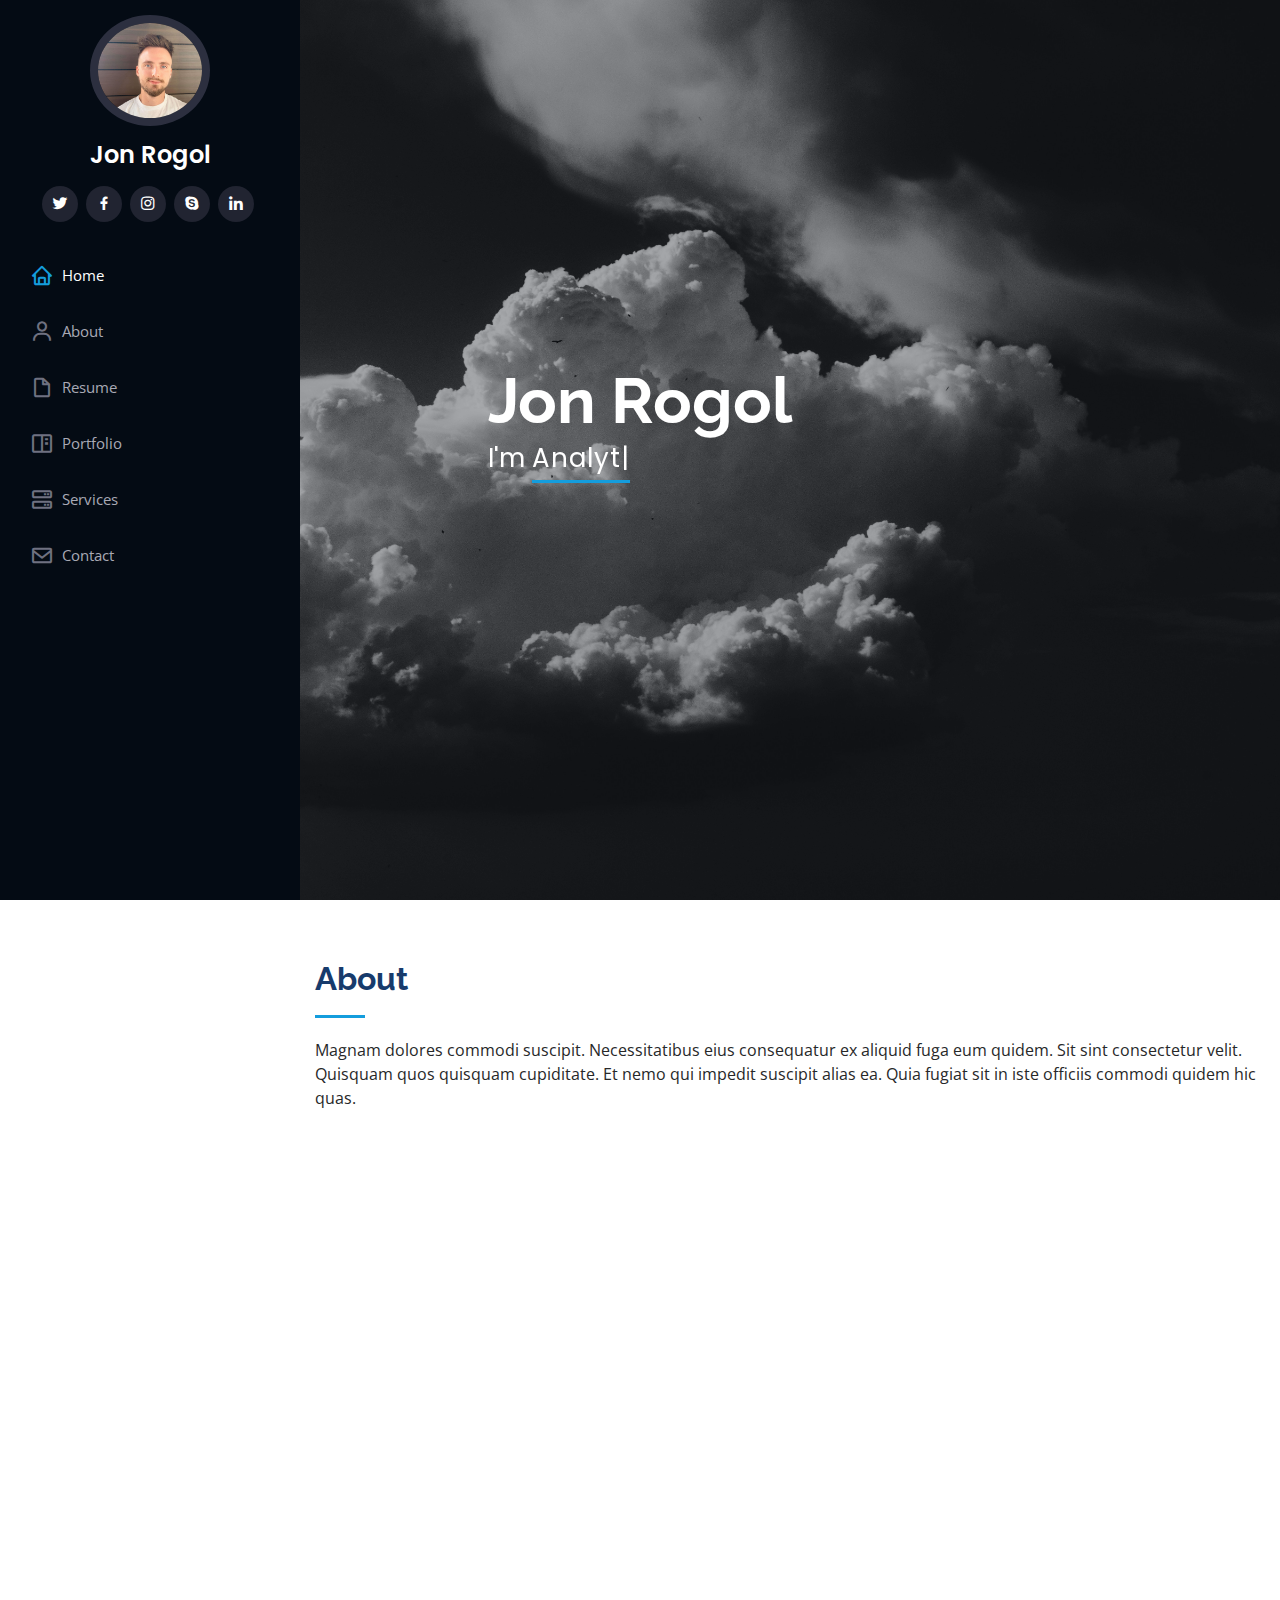
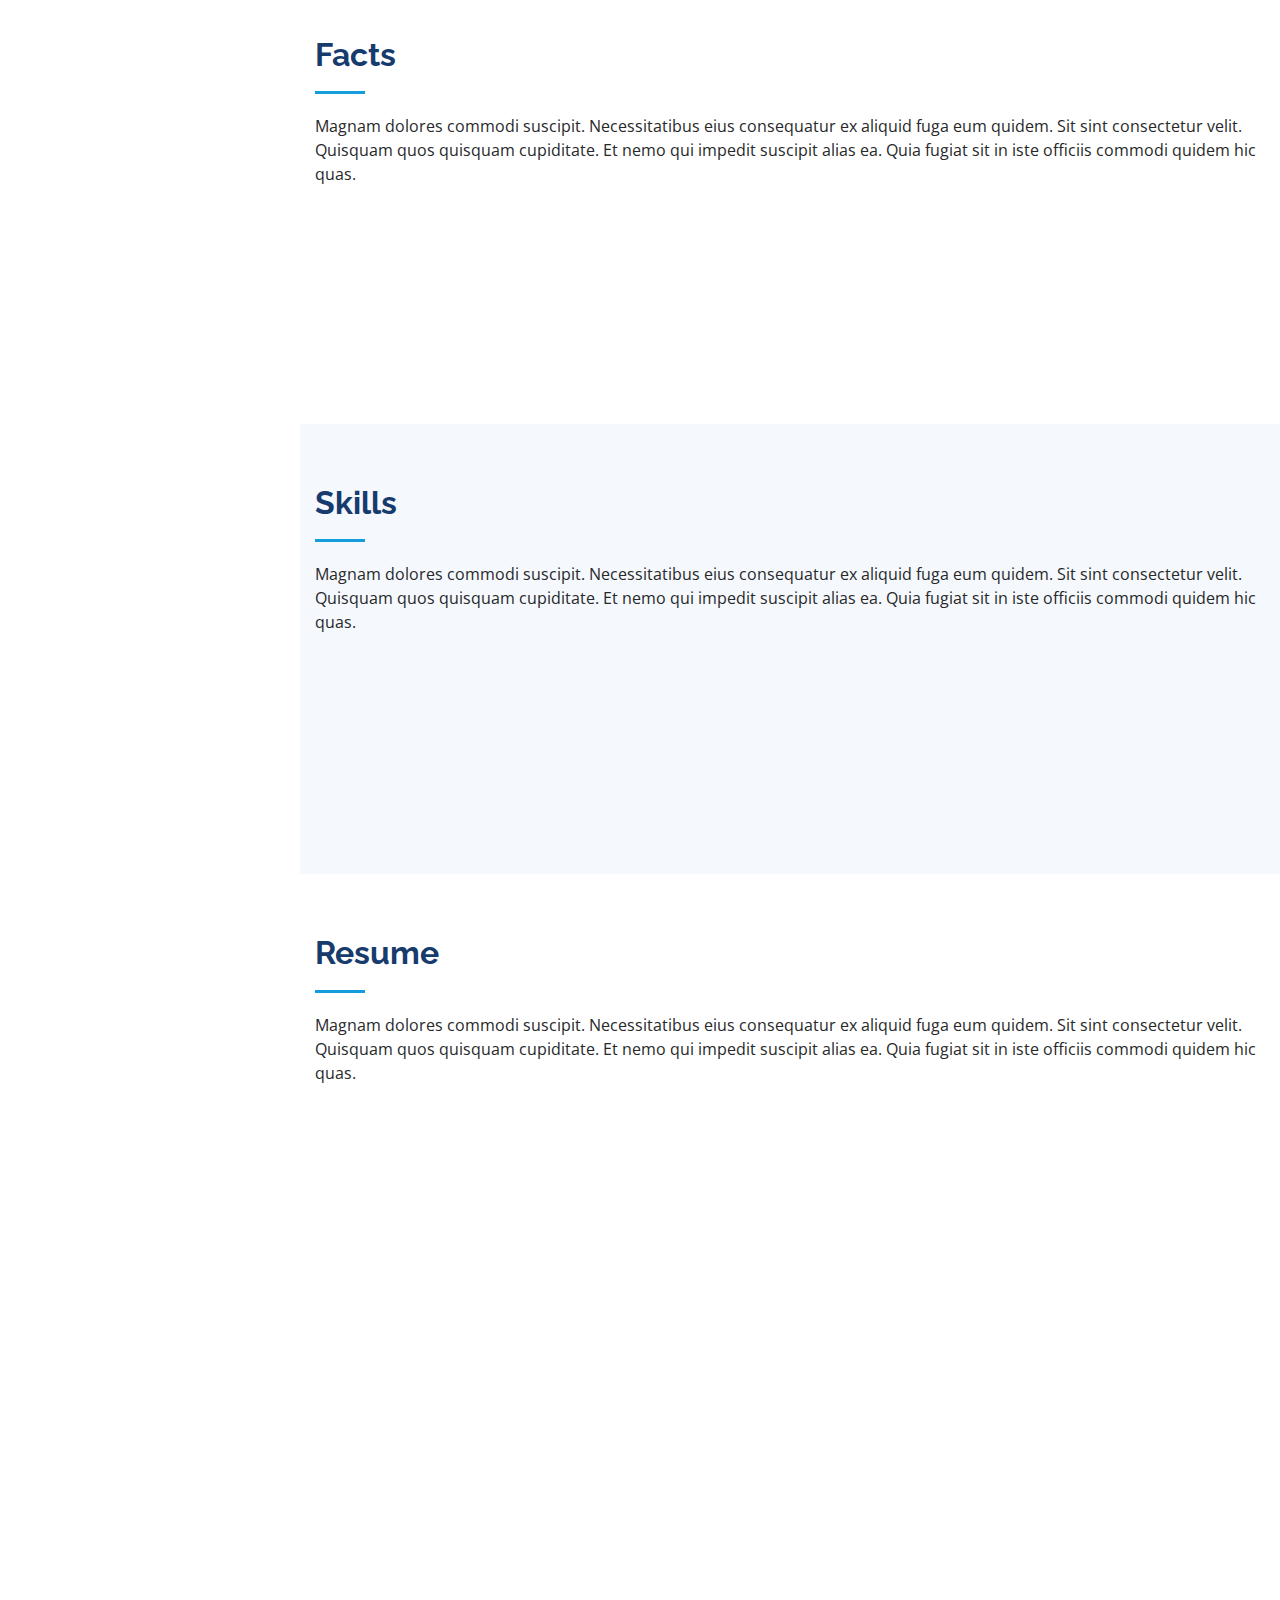
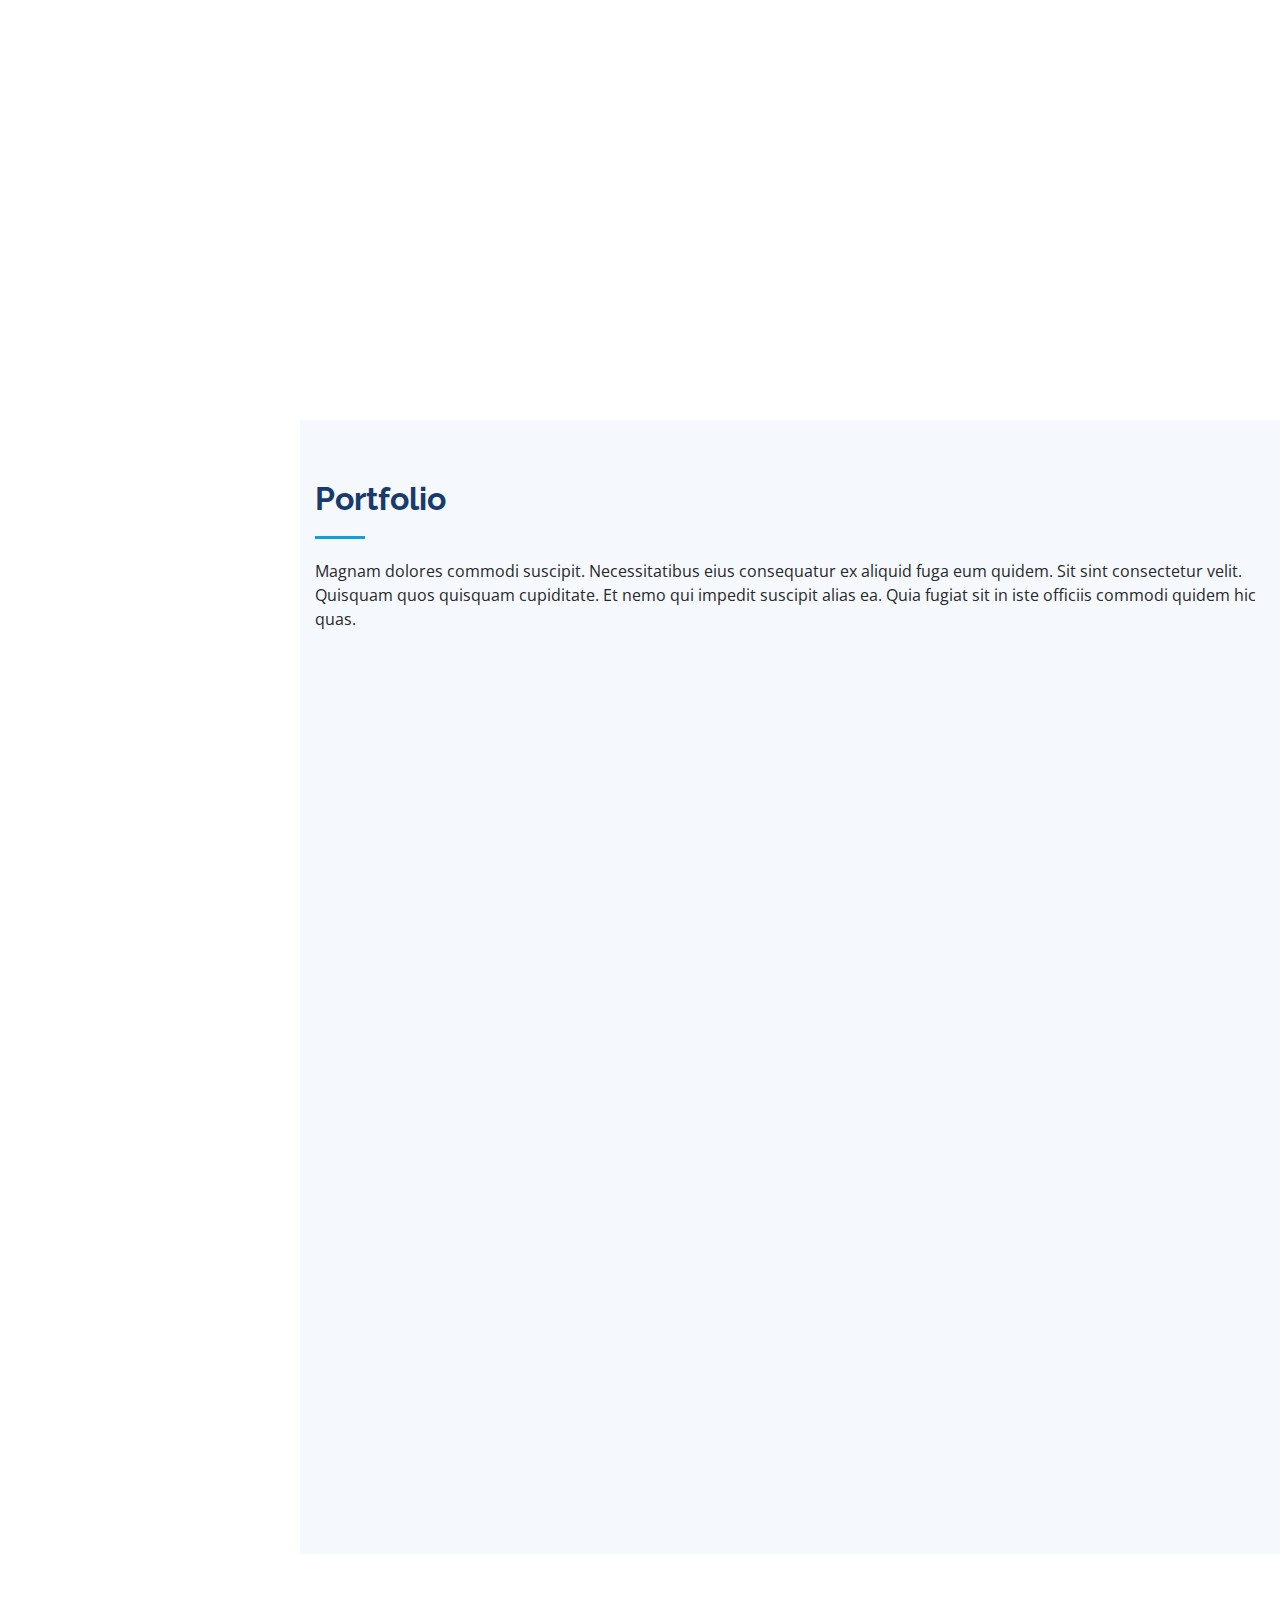
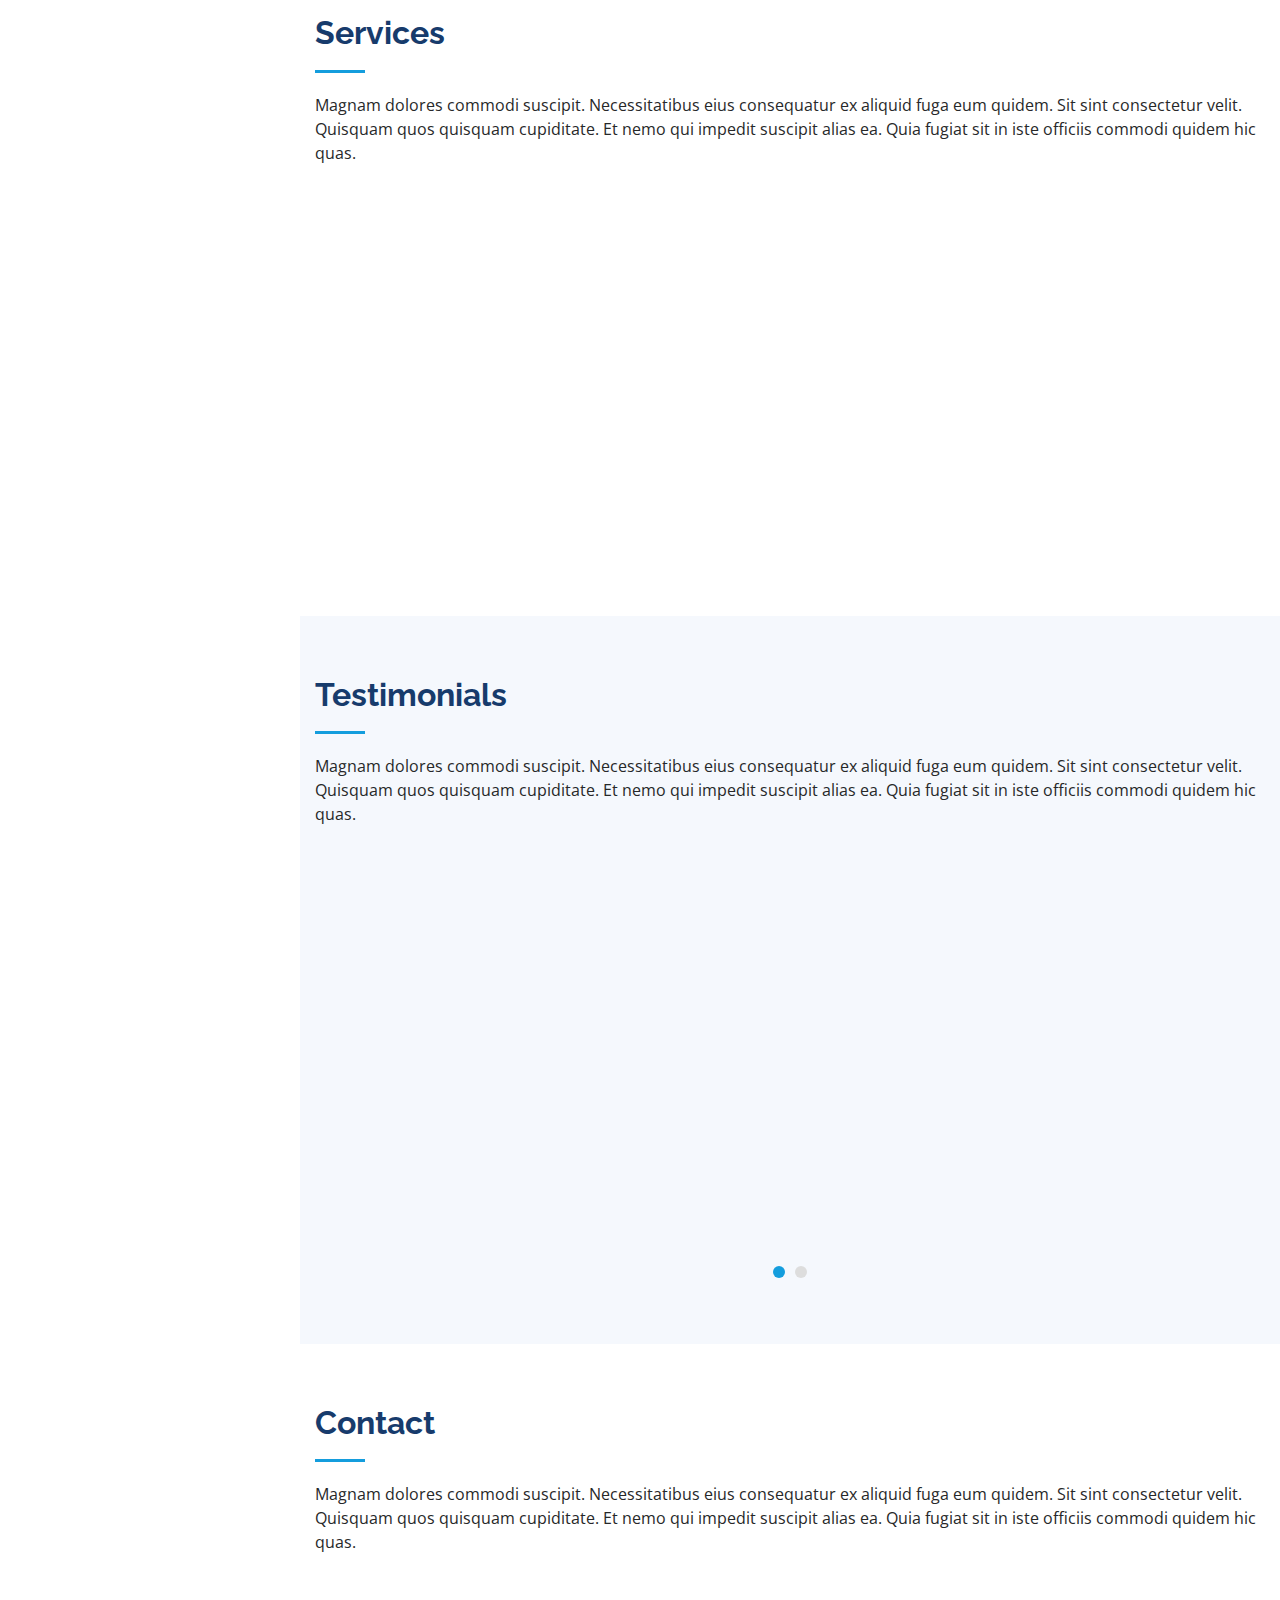
==== JonRogolWebsite/index.html @ 67624789 "Add files via upload" ====
<!DOCTYPE html>
<html lang="en">

<head>
  <meta charset="utf-8">
  <meta content="width=device-width, initial-scale=1.0" name="viewport">

  <title>iPortfolio Bootstrap Template - Index</title>
  <meta content="" name="descriptison">
  <meta content="" name="keywords">

  <!-- Favicons -->
  <link href="assets/img/favicon.png" rel="icon">
  <link href="assets/img/apple-touch-icon.png" rel="apple-touch-icon">

  <!-- Google Fonts -->
  <link href="https://fonts.googleapis.com/css?family=Open+Sans:300,300i,400,400i,600,600i,700,700i|Raleway:300,300i,400,400i,500,500i,600,600i,700,700i|Poppins:300,300i,400,400i,500,500i,600,600i,700,700i" rel="stylesheet">

  <!-- Vendor CSS Files -->
  <link href="assets/vendor/bootstrap/css/bootstrap.min.css" rel="stylesheet">
  <link href="assets/vendor/icofont/icofont.min.css" rel="stylesheet">
  <link href="assets/vendor/boxicons/css/boxicons.min.css" rel="stylesheet">
  <link href="assets/vendor/venobox/venobox.css" rel="stylesheet">
  <link href="assets/vendor/owl.carousel/assets/owl.carousel.min.css" rel="stylesheet">
  <link href="assets/vendor/aos/aos.css" rel="stylesheet">

  <!-- Template Main CSS File -->
  <link href="assets/css/style.css" rel="stylesheet">

  <!-- =======================================================
  * Template Name: iPortfolio - v1.2.1
  * Template URL: https://bootstrapmade.com/iportfolio-bootstrap-portfolio-websites-template/
  * Author: BootstrapMade.com
  * License: https://bootstrapmade.com/license/
  ======================================================== -->
</head>

<body>

  <!-- ======= Mobile nav toggle button ======= -->
  <button type="button" class="mobile-nav-toggle d-xl-none"><i class="icofont-navigation-menu"></i></button>

  <!-- ======= Header ======= -->
  <header id="header">
    <div class="d-flex flex-column">

      <div class="profile">
        <img src="assets/img/profile-pic.jpg" alt="" class="img-fluid rounded-circle">
        <h1 class="text-light"><a href="index.html">Jon Rogol</a></h1>
        <div class="social-links mt-3 text-center">
          <a href="#" class="twitter"><i class="bx bxl-twitter"></i></a>
          <a href="#" class="facebook"><i class="bx bxl-facebook"></i></a>
          <a href="#" class="instagram"><i class="bx bxl-instagram"></i></a>
          <a href="#" class="google-plus"><i class="bx bxl-skype"></i></a>
          <a href="#" class="linkedin"><i class="bx bxl-linkedin"></i></a>
        </div>
      </div>

      <nav class="nav-menu">
        <ul>
          <li class="active"><a href="index.html"><i class="bx bx-home"></i> <span>Home</span></a></li>
          <li><a href="#about"><i class="bx bx-user"></i> <span>About</span></a></li>
          <li><a href="#resume"><i class="bx bx-file-blank"></i> <span>Resume</span></a></li>
          <li><a href="#portfolio"><i class="bx bx-book-content"></i> Portfolio</a></li>
          <li><a href="#services"><i class="bx bx-server"></i> Services</a></li>
          <li><a href="#contact"><i class="bx bx-envelope"></i> Contact</a></li>

        </ul>
      </nav><!-- .nav-menu -->
      <button type="button" class="mobile-nav-toggle d-xl-none"><i class="icofont-navigation-menu"></i></button>

    </div>
  </header><!-- End Header -->

  <!-- ======= Hero Section ======= -->
  <section id="hero" class="d-flex flex-column justify-content-center align-items-center">
    <div class="hero-container" data-aos="fade-in">
      <h1>Jon Rogol</h1>
      <p>I'm <span class="typed" data-typed-items="Analytical, a Problem-Solver , Creative, Adaptable "></span></p>
    </div>
  </section><!-- End Hero -->

  <main id="main">

    <!-- ======= About Section ======= -->
    <section id="about" class="about">
      <div class="container">

        <div class="section-title">
          <h2>About</h2>
          <p>Magnam dolores commodi suscipit. Necessitatibus eius consequatur ex aliquid fuga eum quidem. Sit sint consectetur velit. Quisquam quos quisquam cupiditate. Et nemo qui impedit suscipit alias ea. Quia fugiat sit in iste officiis commodi quidem hic quas.</p>
        </div>

        <div class="row">
          <div class="col-lg-4" data-aos="fade-right">
            <img src="assets/img/profile-pic.jpg" class="img-fluid" alt="">
          </div>
          <div class="col-lg-8 pt-4 pt-lg-0 content" data-aos="fade-left">
            <h3>UI/UX Designer &amp; Web Developer.</h3>
            <p class="font-italic">
              Lorem ipsum dolor sit amet, consectetur adipiscing elit, sed do eiusmod tempor incididunt ut labore et dolore
              magna aliqua.
            </p>
            <div class="row">
              <div class="col-lg-6">
                <ul>
                  <li><i class="icofont-rounded-right"></i> <strong>Birthday:</strong> 1 May 1995</li>
                  <li><i class="icofont-rounded-right"></i> <strong>Website:</strong> www.example.com</li>
                  <li><i class="icofont-rounded-right"></i> <strong>Phone:</strong> +123 456 7890</li>
                  <li><i class="icofont-rounded-right"></i> <strong>City:</strong> City : New York, USA</li>
                </ul>
              </div>
              <div class="col-lg-6">
                <ul>
                  <li><i class="icofont-rounded-right"></i> <strong>Age:</strong> 30</li>
                  <li><i class="icofont-rounded-right"></i> <strong>Degree:</strong> Master</li>
                  <li><i class="icofont-rounded-right"></i> <strong>PhEmailone:</strong> email@example.com</li>
                  <li><i class="icofont-rounded-right"></i> <strong>Freelance:</strong> Available</li>
                </ul>
              </div>
            </div>
            <p>
              Officiis eligendi itaque labore et dolorum mollitia officiis optio vero. Quisquam sunt adipisci omnis et ut. Nulla accusantium dolor incidunt officia tempore. Et eius omnis.
              Cupiditate ut dicta maxime officiis quidem quia. Sed et consectetur qui quia repellendus itaque neque. Aliquid amet quidem ut quaerat cupiditate. Ab et eum qui repellendus omnis culpa magni laudantium dolores.
            </p>
          </div>
        </div>

      </div>
    </section><!-- End About Section -->

    <!-- ======= Facts Section ======= -->
    <section id="facts" class="facts">
      <div class="container">

        <div class="section-title">
          <h2>Facts</h2>
          <p>Magnam dolores commodi suscipit. Necessitatibus eius consequatur ex aliquid fuga eum quidem. Sit sint consectetur velit. Quisquam quos quisquam cupiditate. Et nemo qui impedit suscipit alias ea. Quia fugiat sit in iste officiis commodi quidem hic quas.</p>
        </div>

        <div class="row no-gutters">

          <div class="col-lg-3 col-md-6 d-md-flex align-items-md-stretch" data-aos="fade-up">
            <div class="count-box">
              <i class="icofont-simple-smile"></i>
              <span data-toggle="counter-up">232</span>
              <p><strong>Happy Clients</strong> consequuntur quae</p>
            </div>
          </div>

          <div class="col-lg-3 col-md-6 d-md-flex align-items-md-stretch" data-aos="fade-up" data-aos-delay="100">
            <div class="count-box">
              <i class="icofont-document-folder"></i>
              <span data-toggle="counter-up">521</span>
              <p><strong>Projects</strong> adipisci atque cum quia aut</p>
            </div>
          </div>

          <div class="col-lg-3 col-md-6 d-md-flex align-items-md-stretch" data-aos="fade-up" data-aos-delay="200">
            <div class="count-box">
              <i class="icofont-live-support"></i>
              <span data-toggle="counter-up">1,463</span>
              <p><strong>Hours Of Support</strong> aut commodi quaerat</p>
            </div>
          </div>

          <div class="col-lg-3 col-md-6 d-md-flex align-items-md-stretch" data-aos="fade-up" data-aos-delay="300">
            <div class="count-box">
              <i class="icofont-users-alt-5"></i>
              <span data-toggle="counter-up">15</span>
              <p><strong>Hard Workers</strong> rerum asperiores dolor</p>
            </div>
          </div>

        </div>

      </div>
    </section><!-- End Facts Section -->

    <!-- ======= Skills Section ======= -->
    <section id="skills" class="skills section-bg">
      <div class="container">

        <div class="section-title">
          <h2>Skills</h2>
          <p>Magnam dolores commodi suscipit. Necessitatibus eius consequatur ex aliquid fuga eum quidem. Sit sint consectetur velit. Quisquam quos quisquam cupiditate. Et nemo qui impedit suscipit alias ea. Quia fugiat sit in iste officiis commodi quidem hic quas.</p>
        </div>

        <div class="row skills-content">

          <div class="col-lg-6" data-aos="fade-up">

            <div class="progress">
              <span class="skill">HTML <i class="val">100%</i></span>
              <div class="progress-bar-wrap">
                <div class="progress-bar" role="progressbar" aria-valuenow="100" aria-valuemin="0" aria-valuemax="100"></div>
              </div>
            </div>

            <div class="progress">
              <span class="skill">CSS <i class="val">90%</i></span>
              <div class="progress-bar-wrap">
                <div class="progress-bar" role="progressbar" aria-valuenow="90" aria-valuemin="0" aria-valuemax="100"></div>
              </div>
            </div>

            <div class="progress">
              <span class="skill">JavaScript <i class="val">75%</i></span>
              <div class="progress-bar-wrap">
                <div class="progress-bar" role="progressbar" aria-valuenow="75" aria-valuemin="0" aria-valuemax="100"></div>
              </div>
            </div>

          </div>

          <div class="col-lg-6" data-aos="fade-up" data-aos-delay="100">

            <div class="progress">
              <span class="skill">PHP <i class="val">80%</i></span>
              <div class="progress-bar-wrap">
                <div class="progress-bar" role="progressbar" aria-valuenow="80" aria-valuemin="0" aria-valuemax="100"></div>
              </div>
            </div>

            <div class="progress">
              <span class="skill">WordPress/CMS <i class="val">90%</i></span>
              <div class="progress-bar-wrap">
                <div class="progress-bar" role="progressbar" aria-valuenow="90" aria-valuemin="0" aria-valuemax="100"></div>
              </div>
            </div>

            <div class="progress">
              <span class="skill">Photoshop <i class="val">55%</i></span>
              <div class="progress-bar-wrap">
                <div class="progress-bar" role="progressbar" aria-valuenow="55" aria-valuemin="0" aria-valuemax="100"></div>
              </div>
            </div>

          </div>

        </div>

      </div>
    </section><!-- End Skills Section -->

    <!-- ======= Resume Section ======= -->
    <section id="resume" class="resume">
      <div class="container">

        <div class="section-title">
          <h2>Resume</h2>
          <p>Magnam dolores commodi suscipit. Necessitatibus eius consequatur ex aliquid fuga eum quidem. Sit sint consectetur velit. Quisquam quos quisquam cupiditate. Et nemo qui impedit suscipit alias ea. Quia fugiat sit in iste officiis commodi quidem hic quas.</p>
        </div>

        <div class="row">
          <div class="col-lg-6" data-aos="fade-up">
            <h3 class="resume-title">Sumary</h3>
            <div class="resume-item pb-0">
              <h4>Alex Smith</h4>
              <p><em>Innovative and deadline-driven Graphic Designer with 3+ years of experience designing and developing user-centered digital/print marketing material from initial concept to final, polished deliverable.</em></p>
              <ul>
                <li>Portland par 127,Orlando, FL</li>
                <li>(123) 456-7891</li>
                <li>alice.barkley@example.com</li>
              </ul>
            </div>

            <h3 class="resume-title">Education</h3>
            <div class="resume-item">
              <h4>Master of Fine Arts &amp; Graphic Design</h4>
              <h5>2015 - 2016</h5>
              <p><em>Rochester Institute of Technology, Rochester, NY</em></p>
              <p>Qui deserunt veniam. Et sed aliquam labore tempore sed quisquam iusto autem sit. Ea vero voluptatum qui ut dignissimos deleniti nerada porti sand markend</p>
            </div>
            <div class="resume-item">
              <h4>Bachelor of Fine Arts &amp; Graphic Design</h4>
              <h5>2010 - 2014</h5>
              <p><em>Rochester Institute of Technology, Rochester, NY</em></p>
              <p>Quia nobis sequi est occaecati aut. Repudiandae et iusto quae reiciendis et quis Eius vel ratione eius unde vitae rerum voluptates asperiores voluptatem Earum molestiae consequatur neque etlon sader mart dila</p>
            </div>
          </div>
          <div class="col-lg-6" data-aos="fade-up" data-aos-delay="100">
            <h3 class="resume-title">Professional Experience</h3>
            <div class="resume-item">
              <h4>Senior graphic design specialist</h4>
              <h5>2019 - Present</h5>
              <p><em>Experion, New York, NY </em></p>
              <ul>
                <li>Lead in the design, development, and implementation of the graphic, layout, and production communication materials</li>
                <li>Delegate tasks to the 7 members of the design team and provide counsel on all aspects of the project. </li>
                <li>Supervise the assessment of all graphic materials in order to ensure quality and accuracy of the design</li>
                <li>Oversee the efficient use of production project budgets ranging from $2,000 - $25,000</li>
              </ul>
            </div>
            <div class="resume-item">
              <h4>Graphic design specialist</h4>
              <h5>2017 - 2018</h5>
              <p><em>Stepping Stone Advertising, New York, NY</em></p>
              <ul>
                <li>Developed numerous marketing programs (logos, brochures,infographics, presentations, and advertisements).</li>
                <li>Managed up to 5 projects or tasks at a given time while under pressure</li>
                <li>Recommended and consulted with clients on the most appropriate graphic design</li>
                <li>Created 4+ design presentations and proposals a month for clients and account managers</li>
              </ul>
            </div>
          </div>
        </div>

      </div>
    </section><!-- End Resume Section -->

    <!-- ======= Portfolio Section ======= -->
    <section id="portfolio" class="portfolio section-bg">
      <div class="container">

        <div class="section-title">
          <h2>Portfolio</h2>
          <p>Magnam dolores commodi suscipit. Necessitatibus eius consequatur ex aliquid fuga eum quidem. Sit sint consectetur velit. Quisquam quos quisquam cupiditate. Et nemo qui impedit suscipit alias ea. Quia fugiat sit in iste officiis commodi quidem hic quas.</p>
        </div>

        <div class="row" data-aos="fade-up">
          <div class="col-lg-12 d-flex justify-content-center">
            <ul id="portfolio-flters">
              <li data-filter="*" class="filter-active">All</li>
              <li data-filter=".filter-app">App</li>
              <li data-filter=".filter-card">Card</li>
              <li data-filter=".filter-web">Web</li>
            </ul>
          </div>
        </div>

        <div class="row portfolio-container" data-aos="fade-up" data-aos-delay="100">

          <div class="col-lg-4 col-md-6 portfolio-item filter-app">
            <div class="portfolio-wrap">
              <img src="assets/img/portfolio/portfolio-1.jpg" class="img-fluid" alt="">
              <div class="portfolio-links">
                <a href="assets/img/portfolio/portfolio-1.jpg" data-gall="portfolioGallery" class="venobox" title="App 1"><i class="bx bx-plus"></i></a>
                <a href="portfolio-details.html" title="More Details"><i class="bx bx-link"></i></a>
              </div>
            </div>
          </div>

          <div class="col-lg-4 col-md-6 portfolio-item filter-web">
            <div class="portfolio-wrap">
              <img src="assets/img/portfolio/portfolio-2.jpg" class="img-fluid" alt="">
              <div class="portfolio-links">
                <a href="assets/img/portfolio/portfolio-2.jpg" data-gall="portfolioGallery" class="venobox" title="Web 3"><i class="bx bx-plus"></i></a>
                <a href="portfolio-details.html" title="More Details"><i class="bx bx-link"></i></a>
              </div>
            </div>
          </div>

          <div class="col-lg-4 col-md-6 portfolio-item filter-app">
            <div class="portfolio-wrap">
              <img src="assets/img/portfolio/portfolio-3.jpg" class="img-fluid" alt="">
              <div class="portfolio-links">
                <a href="assets/img/portfolio/portfolio-3.jpg" data-gall="portfolioGallery" class="venobox" title="App 2"><i class="bx bx-plus"></i></a>
                <a href="portfolio-details.html" title="More Details"><i class="bx bx-link"></i></a>
              </div>
            </div>
          </div>

          <div class="col-lg-4 col-md-6 portfolio-item filter-card">
            <div class="portfolio-wrap">
              <img src="assets/img/portfolio/portfolio-4.jpg" class="img-fluid" alt="">
              <div class="portfolio-links">
                <a href="assets/img/portfolio/portfolio-4.jpg" data-gall="portfolioGallery" class="venobox" title="Card 2"><i class="bx bx-plus"></i></a>
                <a href="portfolio-details.html" title="More Details"><i class="bx bx-link"></i></a>
              </div>
            </div>
          </div>

          <div class="col-lg-4 col-md-6 portfolio-item filter-web">
            <div class="portfolio-wrap">
              <img src="assets/img/portfolio/portfolio-5.jpg" class="img-fluid" alt="">
              <div class="portfolio-links">
                <a href="assets/img/portfolio/portfolio-5.jpg" data-gall="portfolioGallery" class="venobox" title="Web 2"><i class="bx bx-plus"></i></a>
                <a href="portfolio-details.html" title="More Details"><i class="bx bx-link"></i></a>
              </div>
            </div>
          </div>

          <div class="col-lg-4 col-md-6 portfolio-item filter-app">
            <div class="portfolio-wrap">
              <img src="assets/img/portfolio/portfolio-6.jpg" class="img-fluid" alt="">
              <div class="portfolio-links">
                <a href="assets/img/portfolio/portfolio-6.jpg" data-gall="portfolioGallery" class="venobox" title="App 3"><i class="bx bx-plus"></i></a>
                <a href="portfolio-details.html" title="More Details"><i class="bx bx-link"></i></a>
              </div>
            </div>
          </div>

          <div class="col-lg-4 col-md-6 portfolio-item filter-card">
            <div class="portfolio-wrap">
              <img src="assets/img/portfolio/portfolio-7.jpg" class="img-fluid" alt="">
              <div class="portfolio-links">
                <a href="assets/img/portfolio/portfolio-7.jpg" data-gall="portfolioGallery" class="venobox" title="Card 1"><i class="bx bx-plus"></i></a>
                <a href="portfolio-details.html" title="More Details"><i class="bx bx-link"></i></a>
              </div>
            </div>
          </div>

          <div class="col-lg-4 col-md-6 portfolio-item filter-card">
            <div class="portfolio-wrap">
              <img src="assets/img/portfolio/portfolio-8.jpg" class="img-fluid" alt="">
              <div class="portfolio-links">
                <a href="assets/img/portfolio/portfolio-8.jpg" data-gall="portfolioGallery" class="venobox" title="Card 3"><i class="bx bx-plus"></i></a>
                <a href="portfolio-details.html" title="More Details"><i class="bx bx-link"></i></a>
              </div>
            </div>
          </div>

          <div class="col-lg-4 col-md-6 portfolio-item filter-web">
            <div class="portfolio-wrap">
              <img src="assets/img/portfolio/portfolio-9.jpg" class="img-fluid" alt="">
              <div class="portfolio-links">
                <a href="assets/img/portfolio/portfolio-9.jpg" data-gall="portfolioGallery" class="venobox" title="Web 3"><i class="bx bx-plus"></i></a>
                <a href="portfolio-details.html" title="More Details"><i class="bx bx-link"></i></a>
              </div>
            </div>
          </div>

        </div>

      </div>
    </section><!-- End Portfolio Section -->

    <!-- ======= Services Section ======= -->
    <section id="services" class="services">
      <div class="container">

        <div class="section-title">
          <h2>Services</h2>
          <p>Magnam dolores commodi suscipit. Necessitatibus eius consequatur ex aliquid fuga eum quidem. Sit sint consectetur velit. Quisquam quos quisquam cupiditate. Et nemo qui impedit suscipit alias ea. Quia fugiat sit in iste officiis commodi quidem hic quas.</p>
        </div>

        <div class="row">
          <div class="col-lg-4 col-md-6 icon-box" data-aos="fade-up">
            <div class="icon"><i class="icofont-computer"></i></div>
            <h4 class="title"><a href="">Lorem Ipsum</a></h4>
            <p class="description">Voluptatum deleniti atque corrupti quos dolores et quas molestias excepturi sint occaecati cupiditate non provident</p>
          </div>
          <div class="col-lg-4 col-md-6 icon-box" data-aos="fade-up" data-aos-delay="100">
            <div class="icon"><i class="icofont-chart-bar-graph"></i></div>
            <h4 class="title"><a href="">Dolor Sitema</a></h4>
            <p class="description">Minim veniam, quis nostrud exercitation ullamco laboris nisi ut aliquip ex ea commodo consequat tarad limino ata</p>
          </div>
          <div class="col-lg-4 col-md-6 icon-box" data-aos="fade-up" data-aos-delay="200">
            <div class="icon"><i class="icofont-earth"></i></div>
            <h4 class="title"><a href="">Sed ut perspiciatis</a></h4>
            <p class="description">Duis aute irure dolor in reprehenderit in voluptate velit esse cillum dolore eu fugiat nulla pariatur</p>
          </div>
          <div class="col-lg-4 col-md-6 icon-box" data-aos="fade-up" data-aos-delay="300">
            <div class="icon"><i class="icofont-image"></i></div>
            <h4 class="title"><a href="">Magni Dolores</a></h4>
            <p class="description">Excepteur sint occaecat cupidatat non proident, sunt in culpa qui officia deserunt mollit anim id est laborum</p>
          </div>
          <div class="col-lg-4 col-md-6 icon-box" data-aos="fade-up" data-aos-delay="400">
            <div class="icon"><i class="icofont-settings"></i></div>
            <h4 class="title"><a href="">Nemo Enim</a></h4>
            <p class="description">At vero eos et accusamus et iusto odio dignissimos ducimus qui blanditiis praesentium voluptatum deleniti atque</p>
          </div>
          <div class="col-lg-4 col-md-6 icon-box" data-aos="fade-up" data-aos-delay="500">
            <div class="icon"><i class="icofont-tasks-alt"></i></div>
            <h4 class="title"><a href="">Eiusmod Tempor</a></h4>
            <p class="description">Et harum quidem rerum facilis est et expedita distinctio. Nam libero tempore, cum soluta nobis est eligendi</p>
          </div>
        </div>

      </div>
    </section><!-- End Services Section -->

    <!-- ======= Testimonials Section ======= -->
    <section id="testimonials" class="testimonials section-bg">
      <div class="container">

        <div class="section-title">
          <h2>Testimonials</h2>
          <p>Magnam dolores commodi suscipit. Necessitatibus eius consequatur ex aliquid fuga eum quidem. Sit sint consectetur velit. Quisquam quos quisquam cupiditate. Et nemo qui impedit suscipit alias ea. Quia fugiat sit in iste officiis commodi quidem hic quas.</p>
        </div>

        <div class="owl-carousel testimonials-carousel">

          <div class="testimonial-item" data-aos="fade-up">
            <p>
              <i class="bx bxs-quote-alt-left quote-icon-left"></i>
              Proin iaculis purus consequat sem cure digni ssim donec porttitora entum suscipit rhoncus. Accusantium quam, ultricies eget id, aliquam eget nibh et. Maecen aliquam, risus at semper.
              <i class="bx bxs-quote-alt-right quote-icon-right"></i>
            </p>
            <img src="assets/img/testimonials/testimonials-1.jpg" class="testimonial-img" alt="">
            <h3>Saul Goodman</h3>
            <h4>Ceo &amp; Founder</h4>
          </div>

          <div class="testimonial-item" data-aos="fade-up" data-aos-delay="100">
            <p>
              <i class="bx bxs-quote-alt-left quote-icon-left"></i>
              Export tempor illum tamen malis malis eram quae irure esse labore quem cillum quid cillum eram malis quorum velit fore eram velit sunt aliqua noster fugiat irure amet legam anim culpa.
              <i class="bx bxs-quote-alt-right quote-icon-right"></i>
            </p>
            <img src="assets/img/testimonials/testimonials-2.jpg" class="testimonial-img" alt="">
            <h3>Sara Wilsson</h3>
            <h4>Designer</h4>
          </div>

          <div class="testimonial-item" data-aos="fade-up" data-aos-delay="200">
            <p>
              <i class="bx bxs-quote-alt-left quote-icon-left"></i>
              Enim nisi quem export duis labore cillum quae magna enim sint quorum nulla quem veniam duis minim tempor labore quem eram duis noster aute amet eram fore quis sint minim.
              <i class="bx bxs-quote-alt-right quote-icon-right"></i>
            </p>
            <img src="assets/img/testimonials/testimonials-3.jpg" class="testimonial-img" alt="">
            <h3>Jena Karlis</h3>
            <h4>Store Owner</h4>
          </div>

          <div class="testimonial-item" data-aos="fade-up" data-aos-delay="300">
            <p>
              <i class="bx bxs-quote-alt-left quote-icon-left"></i>
              Fugiat enim eram quae cillum dolore dolor amet nulla culpa multos export minim fugiat minim velit minim dolor enim duis veniam ipsum anim magna sunt elit fore quem dolore labore illum veniam.
              <i class="bx bxs-quote-alt-right quote-icon-right"></i>
            </p>
            <img src="assets/img/testimonials/testimonials-4.jpg" class="testimonial-img" alt="">
            <h3>Matt Brandon</h3>
            <h4>Freelancer</h4>
          </div>

          <div class="testimonial-item" data-aos="fade-up" data-aos-delay="400">
            <p>
              <i class="bx bxs-quote-alt-left quote-icon-left"></i>
              Quis quorum aliqua sint quem legam fore sunt eram irure aliqua veniam tempor noster veniam enim culpa labore duis sunt culpa nulla illum cillum fugiat legam esse veniam culpa fore nisi cillum quid.
              <i class="bx bxs-quote-alt-right quote-icon-right"></i>
            </p>
            <img src="assets/img/testimonials/testimonials-5.jpg" class="testimonial-img" alt="">
            <h3>John Larson</h3>
            <h4>Entrepreneur</h4>
          </div>

        </div>

      </div>
    </section><!-- End Testimonials Section -->

    <!-- ======= Contact Section ======= -->
    <section id="contact" class="contact">
      <div class="container">

        <div class="section-title">
          <h2>Contact</h2>
          <p>Magnam dolores commodi suscipit. Necessitatibus eius consequatur ex aliquid fuga eum quidem. Sit sint consectetur velit. Quisquam quos quisquam cupiditate. Et nemo qui impedit suscipit alias ea. Quia fugiat sit in iste officiis commodi quidem hic quas.</p>
        </div>

        <div class="row" data-aos="fade-in">

          <div class="col-lg-5 d-flex align-items-stretch">
            <div class="info">
              <div class="address">
                <i class="icofont-google-map"></i>
                <h4>Location:</h4>
                <p>A108 Adam Street, New York, NY 535022</p>
              </div>

              <div class="email">
                <i class="icofont-envelope"></i>
                <h4>Email:</h4>
                <p>info@example.com</p>
              </div>

              <div class="phone">
                <i class="icofont-phone"></i>
                <h4>Call:</h4>
                <p>+1 5589 55488 55s</p>
              </div>

              <iframe src="https://www.google.com/maps/embed?pb=!1m14!1m8!1m3!1d12097.433213460943!2d-74.0062269!3d40.7101282!3m2!1i1024!2i768!4f13.1!3m3!1m2!1s0x0%3A0xb89d1fe6bc499443!2sDowntown+Conference+Center!5e0!3m2!1smk!2sbg!4v1539943755621" frameborder="0" style="border:0; width: 100%; height: 290px;" allowfullscreen></iframe>
            </div>

          </div>

          <div class="col-lg-7 mt-5 mt-lg-0 d-flex align-items-stretch">
            <form action="forms/contact.php" method="post" role="form" class="php-email-form">
              <div class="form-row">
                <div class="form-group col-md-6">
                  <label for="name">Your Name</label>
                  <input type="text" name="name" class="form-control" id="name" data-rule="minlen:4" data-msg="Please enter at least 4 chars" />
                  <div class="validate"></div>
                </div>
                <div class="form-group col-md-6">
                  <label for="name">Your Email</label>
                  <input type="email" class="form-control" name="email" id="email" data-rule="email" data-msg="Please enter a valid email" />
                  <div class="validate"></div>
                </div>
              </div>
              <div class="form-group">
                <label for="name">Subject</label>
                <input type="text" class="form-control" name="subject" id="subject" data-rule="minlen:4" data-msg="Please enter at least 8 chars of subject" />
                <div class="validate"></div>
              </div>
              <div class="form-group">
                <label for="name">Message</label>
                <textarea class="form-control" name="message" rows="10" data-rule="required" data-msg="Please write something for us"></textarea>
                <div class="validate"></div>
              </div>
              <div class="mb-3">
                <div class="loading">Loading</div>
                <div class="error-message"></div>
                <div class="sent-message">Your message has been sent. Thank you!</div>
              </div>
              <div class="text-center"><button type="submit">Send Message</button></div>
            </form>
          </div>

        </div>

      </div>
    </section><!-- End Contact Section -->

  </main><!-- End #main -->

  <!-- ======= Footer ======= -->
  <footer id="footer">
  </footer><!-- End  Footer -->

  <a href="#" class="back-to-top"><i class="icofont-simple-up"></i></a>

  <!-- Vendor JS Files -->
  <script src="assets/vendor/jquery/jquery.min.js"></script>
  <script src="assets/vendor/bootstrap/js/bootstrap.bundle.min.js"></script>
  <script src="assets/vendor/jquery.easing/jquery.easing.min.js"></script>
  <script src="assets/vendor/php-email-form/validate.js"></script>
  <script src="assets/vendor/waypoints/jquery.waypoints.min.js"></script>
  <script src="assets/vendor/counterup/counterup.min.js"></script>
  <script src="assets/vendor/isotope-layout/isotope.pkgd.min.js"></script>
  <script src="assets/vendor/venobox/venobox.min.js"></script>
  <script src="assets/vendor/owl.carousel/owl.carousel.min.js"></script>
  <script src="assets/vendor/typed.js/typed.min.js"></script>
  <script src="assets/vendor/aos/aos.js"></script>

  <!-- Template Main JS File -->
  <script src="assets/js/main.js"></script>

</body>

</html>
---- JonRogolWebsite/assets/vendor/venobox/venobox.css ----
/* ------ venobox.css --------*/
.vbox-overlay *, .vbox-overlay *:before, .vbox-overlay *:after{
    -webkit-backface-visibility: hidden;
    -webkit-box-sizing:border-box;
    -moz-box-sizing:border-box;
    box-sizing:border-box;
}
.vbox-overlay * { 
    -webkit-backface-visibility: visible;
    backface-visibility: visible;
}
.vbox-overlay{
    display: -webkit-flex;
    display: flex;
    -webkit-flex-direction: column;
    flex-direction: column;
    -webkit-justify-content: center;
    justify-content: center;
    -webkit-align-items: center;
    align-items: center;
    position: fixed;
    left: 0;
    top: 0;
    bottom: 0;
    right: 0;
    z-index: 1040;
    -webkit-transform:translateZ(1000px);
    transform: translateZ(1000px);
    transform-style: preserve-3d;
}

/* ----- navigation ----- */
.vbox-title{
    width: 100%;
    height: 40px;
    float: left;
    text-align: center;
    line-height: 28px;
    font-size: 12px;
    padding: 6px 40px;
    overflow: hidden;
    position: fixed;
    display: none;
    left: 0;
    z-index: 1050;
}
.vbox-close{
    cursor: pointer;
    position: fixed;
    top: -1px;
    right: 0;
    width: 50px;
    height: 40px;
    padding: 6px;
    display: block;
    background-position:10px center;
    overflow: hidden;
    font-size: 24px;
    line-height: 1;
    text-align: center;
    z-index: 1050;
}
.vbox-num{
    cursor: pointer;
    position: fixed;
    left: 0;
    height: 40px;
    display: block;
    overflow: hidden;
    line-height: 28px;
    font-size: 12px;
    padding: 6px 10px;
    display: none;
    z-index: 1050;
}
/* ----- navigation ARROWS ----- */
.vbox-next, .vbox-prev{
    position: fixed;
    top: 50%;
    margin-top: -15px;
    overflow: hidden;
    cursor: pointer;
    display: block;
    width: 45px;
    height: 45px;
    z-index: 1050;
}
.vbox-next span, .vbox-prev span{
    position: relative;
    width: 20px;
    height: 20px;
    border: 2px solid transparent;
    border-top-color: #B6B6B6;
    border-right-color: #B6B6B6;
    text-indent: -100px;
    position: absolute;
    top: 8px;
    display: block;
}
.vbox-prev{
    left: 15px;
}
.vbox-next{
    right: 15px;
}
.vbox-prev span{
    left: 10px;
    -ms-transform: rotate(-135deg);
    -webkit-transform: rotate(-135deg);
    transform: rotate(-135deg);
}
.vbox-next span{
    -ms-transform: rotate(45deg);
    -webkit-transform: rotate(45deg);
    transform: rotate(45deg);
    right: 10px;
}
/* ------- inline window ------ */
.vbox-inline{
    width: 420px;
    height: 315px;
    height: 70vh;
    padding: 10px;
    background: #fff;
    margin: 0 auto;
    overflow: auto;
    text-align: left;
}
/* ------- Video & iFrames window ------ */
.venoframe{
    max-width: 100%;
    width: 100%;
    border: none;
    width: 100%;
    height: 260px;
    height: 70vh;
}
.venoframe.vbvid{
    height: 260px;
}
@media (min-width: 768px) {
    .venoframe, .vbox-inline{
        width: 90%;
        height: 360px;
        height: 70vh;
    }
    .venoframe.vbvid{
        width: 640px;
        height: 360px;
    }
}
@media (min-width: 992px) {
    .venoframe, .vbox-inline{
        max-width: 1200px;
        width: 80%;
        height: 540px;
        height: 70vh;
    }
    .venoframe.vbvid{
        width: 960px;
        height: 540px;
    }
}
/* 
Please do NOT edit this part! 
or at least read this note: http://i.imgur.com/7C0ws9e.gif
*/
.vbox-open{
    overflow: hidden;
}
.vbox-container{
    position: absolute;
    left: 0;
    right: 0;
    top: 0;
    bottom: 0;
    overflow-x: hidden;
    overflow-y: scroll;
    overflow-scrolling: touch;
    -webkit-overflow-scrolling: touch;
    z-index: 20;
    max-height: 100%;

}

.vbox-content{
    text-align: center;
    float: left;
    width: 100%;
    position: relative;
    overflow: hidden;
    padding: 20px 4%;
}
.vbox-container img{
    max-width: 100%;
    height: auto;
}
.vbox-figlio{
    box-shadow: 0 0 12px rgba(0,0,0,0.19), 0 6px 6px rgba(0,0,0,0.23);
    max-width: 100%;
    text-align: initial;
}
img.vbox-figlio{
    -webkit-user-select: none;
-khtml-user-select: none;
-moz-user-select: none;
-o-user-select: none;
user-select: none;
}
.vbox-content.swipe-left{
    margin-left: -200px !important;
}
.vbox-content.swipe-right{
    margin-left: 200px !important;
}
.vbox-animated{
    webkit-transition: margin 300ms ease-out;
    transition: margin 300ms ease-out;
}

/* ---------- preloader ----------
 * SPINKIT 
 * http://tobiasahlin.com/spinkit/
-------------------------------- */
.sk-double-bounce,.sk-rotating-plane{width:40px;height:40px;margin:40px auto}.sk-rotating-plane{background-color:#333;-webkit-animation:sk-rotatePlane 1.2s infinite ease-in-out;animation:sk-rotatePlane 1.2s infinite ease-in-out}@-webkit-keyframes sk-rotatePlane{0%{-webkit-transform:perspective(120px) rotateX(0) rotateY(0);transform:perspective(120px) rotateX(0) rotateY(0)}50%{-webkit-transform:perspective(120px) rotateX(-180.1deg) rotateY(0);transform:perspective(120px) rotateX(-180.1deg) rotateY(0)}100%{-webkit-transform:perspective(120px) rotateX(-180deg) rotateY(-179.9deg);transform:perspective(120px) rotateX(-180deg) rotateY(-179.9deg)}}@keyframes sk-rotatePlane{0%{-webkit-transform:perspective(120px) rotateX(0) rotateY(0);transform:perspective(120px) rotateX(0) rotateY(0)}50%{-webkit-transform:perspective(120px) rotateX(-180.1deg) rotateY(0);transform:perspective(120px) rotateX(-180.1deg) rotateY(0)}100%{-webkit-transform:perspective(120px) rotateX(-180deg) rotateY(-179.9deg);transform:perspective(120px) rotateX(-180deg) rotateY(-179.9deg)}}.sk-double-bounce{position:relative}.sk-double-bounce .sk-child{width:100%;height:100%;border-radius:50%;background-color:#333;opacity:.6;position:absolute;top:0;left:0;-webkit-animation:sk-doubleBounce 2s infinite ease-in-out;animation:sk-doubleBounce 2s infinite ease-in-out}.sk-chasing-dots .sk-child,.sk-spinner-pulse,.sk-three-bounce .sk-child{background-color:#333;border-radius:100%}.sk-double-bounce .sk-double-bounce2{-webkit-animation-delay:-1s;animation-delay:-1s}@-webkit-keyframes sk-doubleBounce{0%,100%{-webkit-transform:scale(0);transform:scale(0)}50%{-webkit-transform:scale(1);transform:scale(1)}}@keyframes sk-doubleBounce{0%,100%{-webkit-transform:scale(0);transform:scale(0)}50%{-webkit-transform:scale(1);transform:scale(1)}}.sk-wave{margin:40px auto;width:50px;height:40px;text-align:center;font-size:10px}.sk-wave .sk-rect{background-color:#333;height:100%;width:6px;display:inline-block;-webkit-animation:sk-waveStretchDelay 1.2s infinite ease-in-out;animation:sk-waveStretchDelay 1.2s infinite ease-in-out}.sk-wave .sk-rect1{-webkit-animation-delay:-1.2s;animation-delay:-1.2s}.sk-wave .sk-rect2{-webkit-animation-delay:-1.1s;animation-delay:-1.1s}.sk-wave .sk-rect3{-webkit-animation-delay:-1s;animation-delay:-1s}.sk-wave .sk-rect4{-webkit-animation-delay:-.9s;animation-delay:-.9s}.sk-wave .sk-rect5{-webkit-animation-delay:-.8s;animation-delay:-.8s}@-webkit-keyframes sk-waveStretchDelay{0%,100%,40%{-webkit-transform:scaleY(.4);transform:scaleY(.4)}20%{-webkit-transform:scaleY(1);transform:scaleY(1)}}@keyframes sk-waveStretchDelay{0%,100%,40%{-webkit-transform:scaleY(.4);transform:scaleY(.4)}20%{-webkit-transform:scaleY(1);transform:scaleY(1)}}.sk-wandering-cubes{margin:40px auto;width:40px;height:40px;position:relative}.sk-wandering-cubes .sk-cube{background-color:#333;width:10px;height:10px;position:absolute;top:0;left:0;-webkit-animation:sk-wanderingCube 1.8s ease-in-out -1.8s infinite both;animation:sk-wanderingCube 1.8s ease-in-out -1.8s infinite both}.sk-chasing-dots,.sk-spinner-pulse{width:40px;height:40px;margin:40px auto}.sk-wandering-cubes .sk-cube2{-webkit-animation-delay:-.9s;animation-delay:-.9s}@-webkit-keyframes sk-wanderingCube{0%{-webkit-transform:rotate(0);transform:rotate(0)}25%{-webkit-transform:translateX(30px) rotate(-90deg) scale(.5);transform:translateX(30px) rotate(-90deg) scale(.5)}50%{-webkit-transform:translateX(30px) translateY(30px) rotate(-179deg);transform:translateX(30px) translateY(30px) rotate(-179deg)}50.1%{-webkit-transform:translateX(30px) translateY(30px) rotate(-180deg);transform:translateX(30px) translateY(30px) rotate(-180deg)}75%{-webkit-transform:translateX(0) translateY(30px) rotate(-270deg) scale(.5);transform:translateX(0) translateY(30px) rotate(-270deg) scale(.5)}100%{-webkit-transform:rotate(-360deg);transform:rotate(-360deg)}}@keyframes sk-wanderingCube{0%{-webkit-transform:rotate(0);transform:rotate(0)}25%{-webkit-transform:translateX(30px) rotate(-90deg) scale(.5);transform:translateX(30px) rotate(-90deg) scale(.5)}50%{-webkit-transform:translateX(30px) translateY(30px) rotate(-179deg);transform:translateX(30px) translateY(30px) rotate(-179deg)}50.1%{-webkit-transform:translateX(30px) translateY(30px) rotate(-180deg);transform:translateX(30px) translateY(30px) rotate(-180deg)}75%{-webkit-transform:translateX(0) translateY(30px) rotate(-270deg) scale(.5);transform:translateX(0) translateY(30px) rotate(-270deg) scale(.5)}100%{-webkit-transform:rotate(-360deg);transform:rotate(-360deg)}}.sk-spinner-pulse{-webkit-animation:sk-pulseScaleOut 1s infinite ease-in-out;animation:sk-pulseScaleOut 1s infinite ease-in-out}@-webkit-keyframes sk-pulseScaleOut{0%{-webkit-transform:scale(0);transform:scale(0)}100%{-webkit-transform:scale(1);transform:scale(1);opacity:0}}@keyframes sk-pulseScaleOut{0%{-webkit-transform:scale(0);transform:scale(0)}100%{-webkit-transform:scale(1);transform:scale(1);opacity:0}}.sk-chasing-dots{position:relative;text-align:center;-webkit-animation:sk-chasingDotsRotate 2s infinite linear;animation:sk-chasingDotsRotate 2s infinite linear}.sk-chasing-dots .sk-child{width:60%;height:60%;display:inline-block;position:absolute;top:0;-webkit-animation:sk-chasingDotsBounce 2s infinite ease-in-out;animation:sk-chasingDotsBounce 2s infinite ease-in-out}.sk-chasing-dots .sk-dot2{top:auto;bottom:0;-webkit-animation-delay:-1s;animation-delay:-1s}@-webkit-keyframes sk-chasingDotsRotate{100%{-webkit-transform:rotate(360deg);transform:rotate(360deg)}}@keyframes sk-chasingDotsRotate{100%{-webkit-transform:rotate(360deg);transform:rotate(360deg)}}@-webkit-keyframes sk-chasingDotsBounce{0%,100%{-webkit-transform:scale(0);transform:scale(0)}50%{-webkit-transform:scale(1);transform:scale(1)}}@keyframes sk-chasingDotsBounce{0%,100%{-webkit-transform:scale(0);transform:scale(0)}50%{-webkit-transform:scale(1);transform:scale(1)}}.sk-three-bounce{margin:40px auto;width:80px;text-align:center}.sk-three-bounce .sk-child{width:20px;height:20px;display:inline-block;-webkit-animation:sk-three-bounce 1.4s ease-in-out 0s infinite both;animation:sk-three-bounce 1.4s ease-in-out 0s infinite both}.sk-circle .sk-child:before,.sk-fading-circle .sk-circle:before{display:block;border-radius:100%;content:'';background-color:#333}.sk-three-bounce .sk-bounce1{-webkit-animation-delay:-.32s;animation-delay:-.32s}.sk-three-bounce .sk-bounce2{-webkit-animation-delay:-.16s;animation-delay:-.16s}@-webkit-keyframes sk-three-bounce{0%,100%,80%{-webkit-transform:scale(0);transform:scale(0)}40%{-webkit-transform:scale(1);transform:scale(1)}}@keyframes sk-three-bounce{0%,100%,80%{-webkit-transform:scale(0);transform:scale(0)}40%{-webkit-transform:scale(1);transform:scale(1)}}.sk-circle{margin:40px auto;width:40px;height:40px;position:relative}.sk-circle .sk-child{width:100%;height:100%;position:absolute;left:0;top:0}.sk-circle .sk-child:before{margin:0 auto;width:15%;height:15%;-webkit-animation:sk-circleBounceDelay 1.2s infinite ease-in-out both;animation:sk-circleBounceDelay 1.2s infinite ease-in-out both}.sk-circle .sk-circle2{-webkit-transform:rotate(30deg);-ms-transform:rotate(30deg);transform:rotate(30deg)}.sk-circle .sk-circle3{-webkit-transform:rotate(60deg);-ms-transform:rotate(60deg);transform:rotate(60deg)}.sk-circle .sk-circle4{-webkit-transform:rotate(90deg);-ms-transform:rotate(90deg);transform:rotate(90deg)}.sk-circle .sk-circle5{-webkit-transform:rotate(120deg);-ms-transform:rotate(120deg);transform:rotate(120deg)}.sk-circle .sk-circle6{-webkit-transform:rotate(150deg);-ms-transform:rotate(150deg);transform:rotate(150deg)}.sk-circle .sk-circle7{-webkit-transform:rotate(180deg);-ms-transform:rotate(180deg);transform:rotate(180deg)}.sk-circle .sk-circle8{-webkit-transform:rotate(210deg);-ms-transform:rotate(210deg);transform:rotate(210deg)}.sk-circle .sk-circle9{-webkit-transform:rotate(240deg);-ms-transform:rotate(240deg);transform:rotate(240deg)}.sk-circle .sk-circle10{-webkit-transform:rotate(270deg);-ms-transform:rotate(270deg);transform:rotate(270deg)}.sk-circle .sk-circle11{-webkit-transform:rotate(300deg);-ms-transform:rotate(300deg);transform:rotate(300deg)}.sk-circle .sk-circle12{-webkit-transform:rotate(330deg);-ms-transform:rotate(330deg);transform:rotate(330deg)}.sk-circle .sk-circle2:before{-webkit-animation-delay:-1.1s;animation-delay:-1.1s}.sk-circle .sk-circle3:before{-webkit-animation-delay:-1s;animation-delay:-1s}.sk-circle .sk-circle4:before{-webkit-animation-delay:-.9s;animation-delay:-.9s}.sk-circle .sk-circle5:before{-webkit-animation-delay:-.8s;animation-delay:-.8s}.sk-circle .sk-circle6:before{-webkit-animation-delay:-.7s;animation-delay:-.7s}.sk-circle .sk-circle7:before{-webkit-animation-delay:-.6s;animation-delay:-.6s}.sk-circle .sk-circle8:before{-webkit-animation-delay:-.5s;animation-delay:-.5s}.sk-circle .sk-circle9:before{-webkit-animation-delay:-.4s;animation-delay:-.4s}.sk-circle .sk-circle10:before{-webkit-animation-delay:-.3s;animation-delay:-.3s}.sk-circle .sk-circle11:before{-webkit-animation-delay:-.2s;animation-delay:-.2s}.sk-circle .sk-circle12:before{-webkit-animation-delay:-.1s;animation-delay:-.1s}@-webkit-keyframes sk-circleBounceDelay{0%,100%,80%{-webkit-transform:scale(0);transform:scale(0)}40%{-webkit-transform:scale(1);transform:scale(1)}}@keyframes sk-circleBounceDelay{0%,100%,80%{-webkit-transform:scale(0);transform:scale(0)}40%{-webkit-transform:scale(1);transform:scale(1)}}.sk-cube-grid{width:40px;height:40px;margin:40px auto}.sk-cube-grid .sk-cube{width:33.33%;height:33.33%;background-color:#333;float:left;-webkit-animation:sk-cubeGridScaleDelay 1.3s infinite ease-in-out;animation:sk-cubeGridScaleDelay 1.3s infinite ease-in-out}.sk-cube-grid .sk-cube1{-webkit-animation-delay:.2s;animation-delay:.2s}.sk-cube-grid .sk-cube2{-webkit-animation-delay:.3s;animation-delay:.3s}.sk-cube-grid .sk-cube3{-webkit-animation-delay:.4s;animation-delay:.4s}.sk-cube-grid .sk-cube4{-webkit-animation-delay:.1s;animation-delay:.1s}.sk-cube-grid .sk-cube5{-webkit-animation-delay:.2s;animation-delay:.2s}.sk-cube-grid .sk-cube6{-webkit-animation-delay:.3s;animation-delay:.3s}.sk-cube-grid .sk-cube7{-webkit-animation-delay:0ms;animation-delay:0ms}.sk-cube-grid .sk-cube8{-webkit-animation-delay:.1s;animation-delay:.1s}.sk-cube-grid .sk-cube9{-webkit-animation-delay:.2s;animation-delay:.2s}@-webkit-keyframes sk-cubeGridScaleDelay{0%,100%,70%{-webkit-transform:scale3D(1,1,1);transform:scale3D(1,1,1)}35%{-webkit-transform:scale3D(0,0,1);transform:scale3D(0,0,1)}}@keyframes sk-cubeGridScaleDelay{0%,100%,70%{-webkit-transform:scale3D(1,1,1);transform:scale3D(1,1,1)}35%{-webkit-transform:scale3D(0,0,1);transform:scale3D(0,0,1)}}.sk-fading-circle{margin:40px auto;width:40px;height:40px;position:relative}.sk-fading-circle .sk-circle{width:100%;height:100%;position:absolute;left:0;top:0}.sk-fading-circle .sk-circle:before{margin:0 auto;width:15%;height:15%;-webkit-animation:sk-circleFadeDelay 1.2s infinite ease-in-out both;animation:sk-circleFadeDelay 1.2s infinite ease-in-out both}.sk-fading-circle .sk-circle2{-webkit-transform:rotate(30deg);-ms-transform:rotate(30deg);transform:rotate(30deg)}.sk-fading-circle .sk-circle3{-webkit-transform:rotate(60deg);-ms-transform:rotate(60deg);transform:rotate(60deg)}.sk-fading-circle .sk-circle4{-webkit-transform:rotate(90deg);-ms-transform:rotate(90deg);transform:rotate(90deg)}.sk-fading-circle .sk-circle5{-webkit-transform:rotate(120deg);-ms-transform:rotate(120deg);transform:rotate(120deg)}.sk-fading-circle .sk-circle6{-webkit-transform:rotate(150deg);-ms-transform:rotate(150deg);transform:rotate(150deg)}.sk-fading-circle .sk-circle7{-webkit-transform:rotate(180deg);-ms-transform:rotate(180deg);transform:rotate(180deg)}.sk-fading-circle .sk-circle8{-webkit-transform:rotate(210deg);-ms-transform:rotate(210deg);transform:rotate(210deg)}.sk-fading-circle .sk-circle9{-webkit-transform:rotate(240deg);-ms-transform:rotate(240deg);transform:rotate(240deg)}.sk-fading-circle .sk-circle10{-webkit-transform:rotate(270deg);-ms-transform:rotate(270deg);transform:rotate(270deg)}.sk-fading-circle .sk-circle11{-webkit-transform:rotate(300deg);-ms-transform:rotate(300deg);transform:rotate(300deg)}.sk-fading-circle .sk-circle12{-webkit-transform:rotate(330deg);-ms-transform:rotate(330deg);transform:rotate(330deg)}.sk-fading-circle .sk-circle2:before{-webkit-animation-delay:-1.1s;animation-delay:-1.1s}.sk-fading-circle .sk-circle3:before{-webkit-animation-delay:-1s;animation-delay:-1s}.sk-fading-circle .sk-circle4:before{-webkit-animation-delay:-.9s;animation-delay:-.9s}.sk-fading-circle .sk-circle5:before{-webkit-animation-delay:-.8s;animation-delay:-.8s}.sk-fading-circle .sk-circle6:before{-webkit-animation-delay:-.7s;animation-delay:-.7s}.sk-fading-circle .sk-circle7:before{-webkit-animation-delay:-.6s;animation-delay:-.6s}.sk-fading-circle .sk-circle8:before{-webkit-animation-delay:-.5s;animation-delay:-.5s}.sk-fading-circle .sk-circle9:before{-webkit-animation-delay:-.4s;animation-delay:-.4s}.sk-fading-circle .sk-circle10:before{-webkit-animation-delay:-.3s;animation-delay:-.3s}.sk-fading-circle .sk-circle11:before{-webkit-animation-delay:-.2s;animation-delay:-.2s}.sk-fading-circle .sk-circle12:before{-webkit-animation-delay:-.1s;animation-delay:-.1s}@-webkit-keyframes sk-circleFadeDelay{0%,100%,39%{opacity:0}40%{opacity:1}}@keyframes sk-circleFadeDelay{0%,100%,39%{opacity:0}40%{opacity:1}}.sk-folding-cube{margin:40px auto;width:40px;height:40px;position:relative;-webkit-transform:rotateZ(45deg);transform:rotateZ(45deg)}.sk-folding-cube .sk-cube{float:left;width:50%;height:50%;position:relative;-webkit-transform:scale(1.1);-ms-transform:scale(1.1);transform:scale(1.1)}.sk-folding-cube .sk-cube:before{content:'';position:absolute;top:0;left:0;width:100%;height:100%;background-color:#333;-webkit-animation:sk-foldCubeAngle 2.4s infinite linear both;animation:sk-foldCubeAngle 2.4s infinite linear both;-webkit-transform-origin:100% 100%;-ms-transform-origin:100% 100%;transform-origin:100% 100%}.sk-folding-cube .sk-cube2{-webkit-transform:scale(1.1) rotateZ(90deg);transform:scale(1.1) rotateZ(90deg)}.sk-folding-cube .sk-cube3{-webkit-transform:scale(1.1) rotateZ(180deg);transform:scale(1.1) rotateZ(180deg)}.sk-folding-cube .sk-cube4{-webkit-transform:scale(1.1) rotateZ(270deg);transform:scale(1.1) rotateZ(270deg)}.sk-folding-cube .sk-cube2:before{-webkit-animation-delay:.3s;animation-delay:.3s}.sk-folding-cube .sk-cube3:before{-webkit-animation-delay:.6s;animation-delay:.6s}.sk-folding-cube .sk-cube4:before{-webkit-animation-delay:.9s;animation-delay:.9s}@-webkit-keyframes sk-foldCubeAngle{0%,10%{-webkit-transform:perspective(140px) rotateX(-180deg);transform:perspective(140px) rotateX(-180deg);opacity:0}25%,75%{-webkit-transform:perspective(140px) rotateX(0);transform:perspective(140px) rotateX(0);opacity:1}100%,90%{-webkit-transform:perspective(140px) rotateY(180deg);transform:perspective(140px) rotateY(180deg);opacity:0}}@keyframes sk-foldCubeAngle{0%,10%{-webkit-transform:perspective(140px) rotateX(-180deg);transform:perspective(140px) rotateX(-180deg);opacity:0}25%,75%{-webkit-transform:perspective(140px) rotateX(0);transform:perspective(140px) rotateX(0);opacity:1}100%,90%{-webkit-transform:perspective(140px) rotateY(180deg);transform:perspective(140px) rotateY(180deg);opacity:0}}
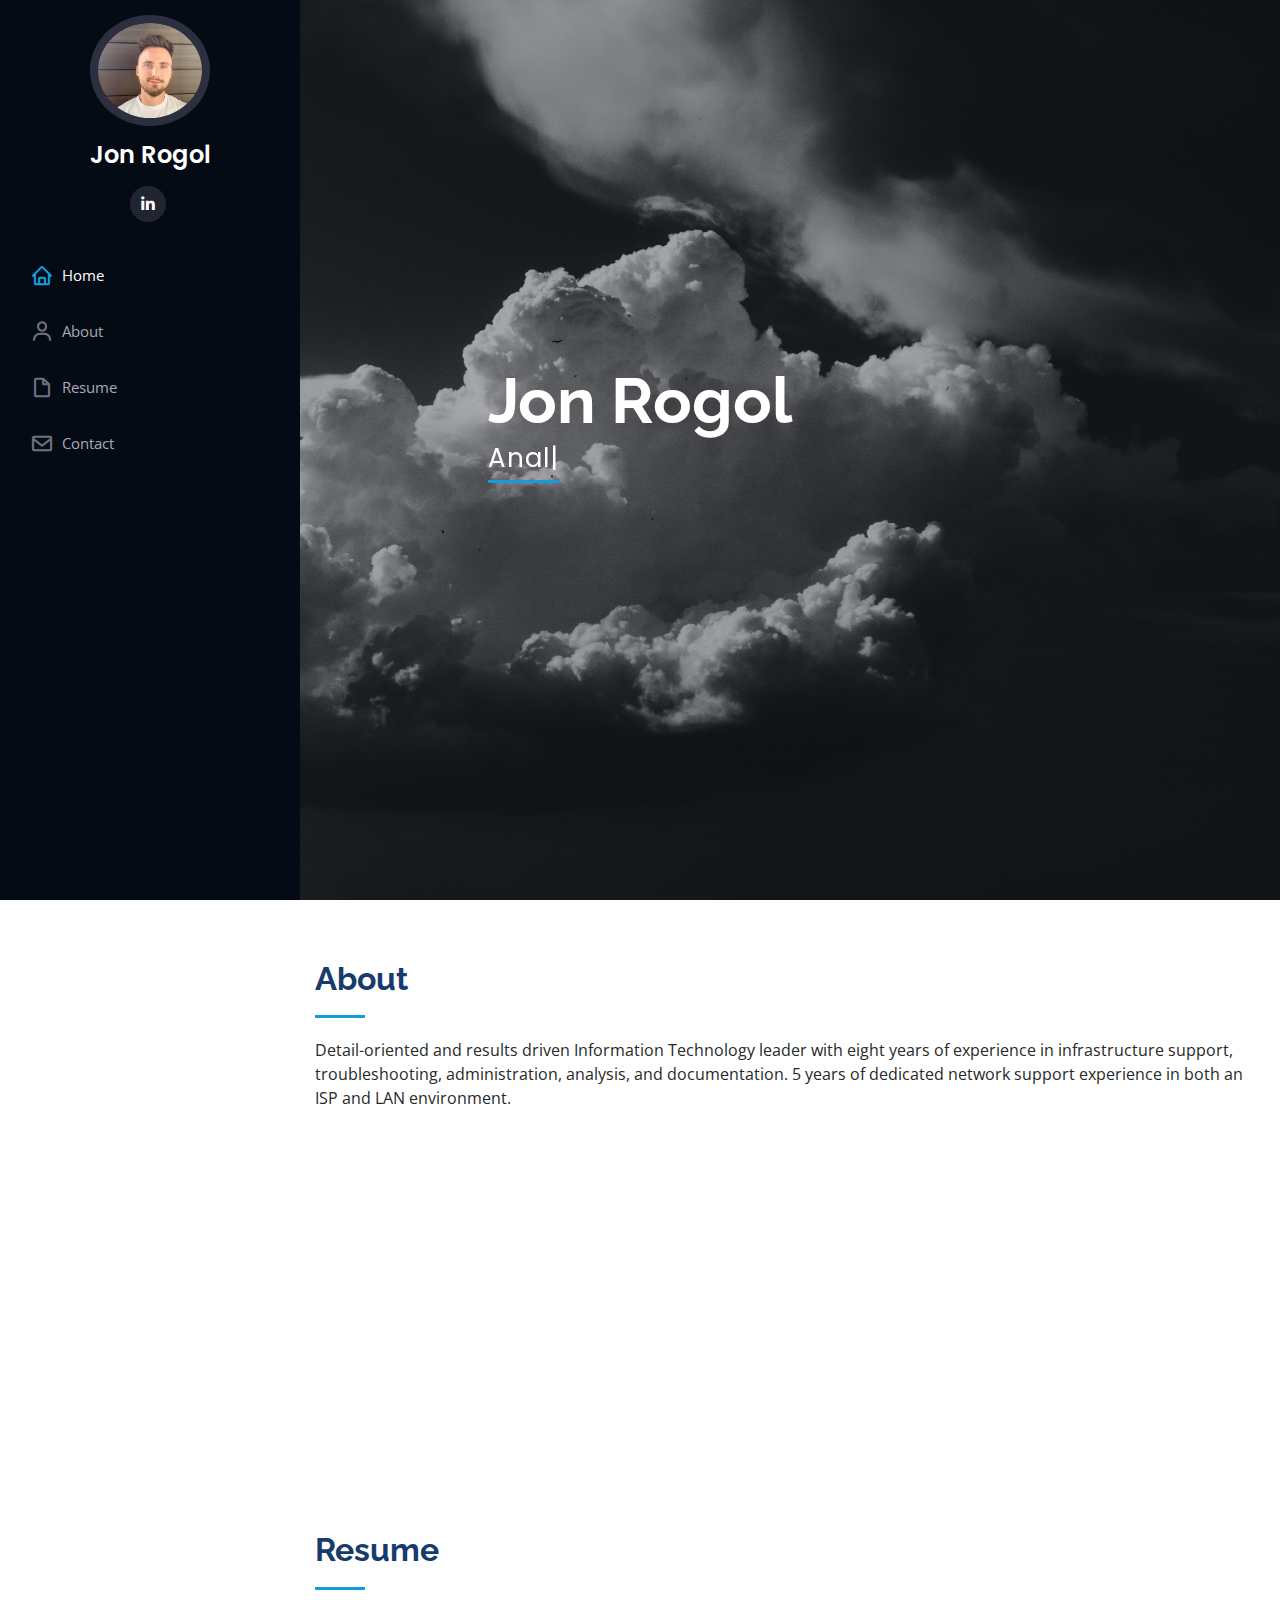
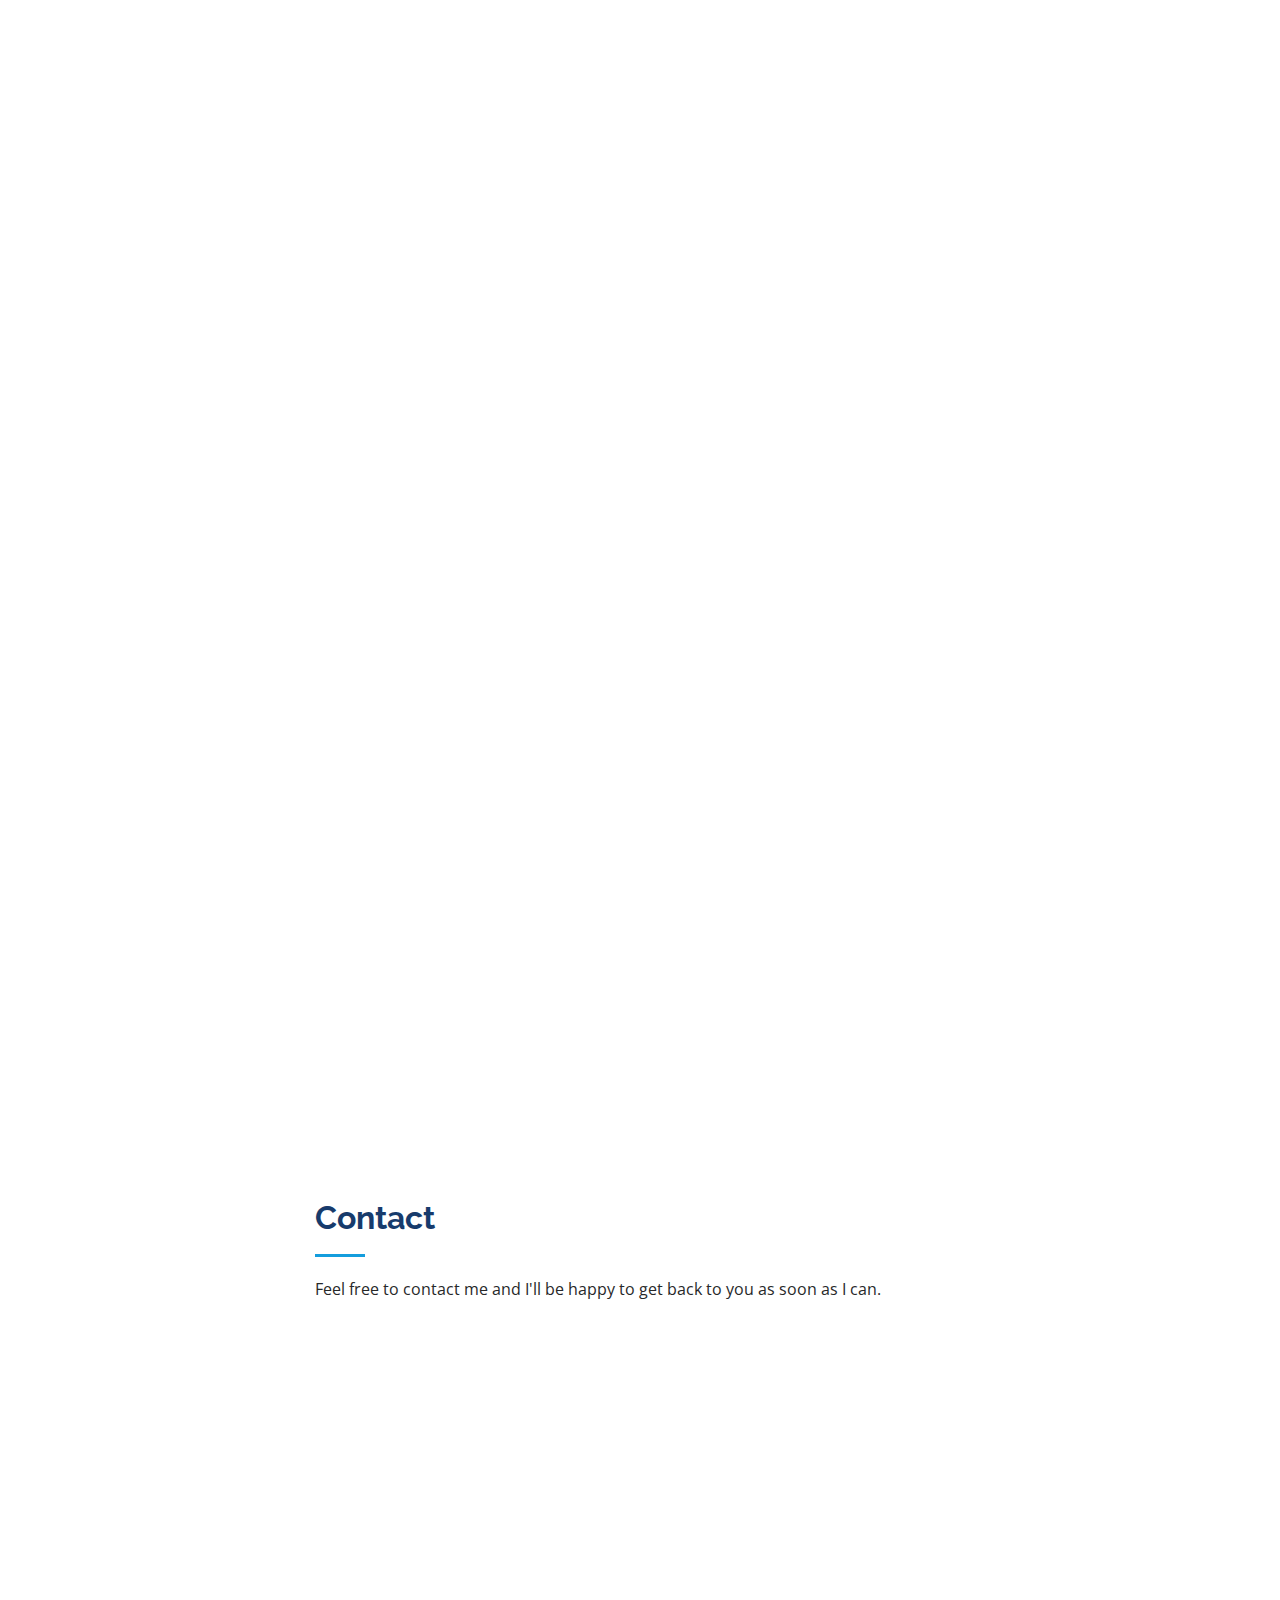
==== commit 4d1a4dc9: "Add files via upload" ====
--- a/JonRogolWebsite/index.html
+++ b/JonRogolWebsite/index.html
@@ -48,11 +48,7 @@
         <img src="assets/img/profile-pic.jpg" alt="" class="img-fluid rounded-circle">
         <h1 class="text-light"><a href="index.html">Jon Rogol</a></h1>
         <div class="social-links mt-3 text-center">
-          <a href="#" class="twitter"><i class="bx bxl-twitter"></i></a>
-          <a href="#" class="facebook"><i class="bx bxl-facebook"></i></a>
-          <a href="#" class="instagram"><i class="bx bxl-instagram"></i></a>
-          <a href="#" class="google-plus"><i class="bx bxl-skype"></i></a>
-          <a href="#" class="linkedin"><i class="bx bxl-linkedin"></i></a>
+          <a href="https://www.linkedin.com/in/jonrogol/" class="linkedin"><i class="bx bxl-linkedin"></i></a>
         </div>
       </div>
 
@@ -61,8 +57,6 @@
           <li class="active"><a href="index.html"><i class="bx bx-home"></i> <span>Home</span></a></li>
           <li><a href="#about"><i class="bx bx-user"></i> <span>About</span></a></li>
           <li><a href="#resume"><i class="bx bx-file-blank"></i> <span>Resume</span></a></li>
-          <li><a href="#portfolio"><i class="bx bx-book-content"></i> Portfolio</a></li>
-          <li><a href="#services"><i class="bx bx-server"></i> Services</a></li>
           <li><a href="#contact"><i class="bx bx-envelope"></i> Contact</a></li>
 
         </ul>
@@ -76,7 +70,7 @@
   <section id="hero" class="d-flex flex-column justify-content-center align-items-center">
     <div class="hero-container" data-aos="fade-in">
       <h1>Jon Rogol</h1>
-      <p>I'm <span class="typed" data-typed-items="Analytical, a Problem-Solver , Creative, Adaptable "></span></p>
+      <p> <span class="typed" data-typed-items=" Analytical, Problem-Solver , Creative, Adaptable "></span></p>
     </div>
   </section><!-- End Hero -->
 
@@ -88,7 +82,7 @@
 
         <div class="section-title">
           <h2>About</h2>
-          <p>Magnam dolores commodi suscipit. Necessitatibus eius consequatur ex aliquid fuga eum quidem. Sit sint consectetur velit. Quisquam quos quisquam cupiditate. Et nemo qui impedit suscipit alias ea. Quia fugiat sit in iste officiis commodi quidem hic quas.</p>
+          <p>Detail-oriented and results driven Information Technology leader with eight years of experience in infrastructure support, troubleshooting, administration, analysis, and documentation. 5 years of dedicated network support experience in both an ISP and LAN environment.</p>
         </div>
 
         <div class="row">
@@ -96,32 +90,27 @@
             <img src="assets/img/profile-pic.jpg" class="img-fluid" alt="">
           </div>
           <div class="col-lg-8 pt-4 pt-lg-0 content" data-aos="fade-left">
-            <h3>UI/UX Designer &amp; Web Developer.</h3>
+            <h3>Network Analyst &amp; IT Enthusiast.</h3>
             <p class="font-italic">
-              Lorem ipsum dolor sit amet, consectetur adipiscing elit, sed do eiusmod tempor incididunt ut labore et dolore
-              magna aliqua.
+              
             </p>
             <div class="row">
               <div class="col-lg-6">
                 <ul>
-                  <li><i class="icofont-rounded-right"></i> <strong>Birthday:</strong> 1 May 1995</li>
-                  <li><i class="icofont-rounded-right"></i> <strong>Website:</strong> www.example.com</li>
-                  <li><i class="icofont-rounded-right"></i> <strong>Phone:</strong> +123 456 7890</li>
-                  <li><i class="icofont-rounded-right"></i> <strong>City:</strong> City : New York, USA</li>
+                  <li><i class="icofont-rounded-right"></i> <strong>Website:</strong> www.jonrogol.com</li>
+                  <li><i class="icofont-rounded-right"></i> <strong>Phone:</strong> +508 340 7368</li>
+                  <li><i class="icofont-rounded-right"></i> <strong>City:</strong> City : Greenville, SC, USA</li>
                 </ul>
               </div>
               <div class="col-lg-6">
                 <ul>
-                  <li><i class="icofont-rounded-right"></i> <strong>Age:</strong> 30</li>
-                  <li><i class="icofont-rounded-right"></i> <strong>Degree:</strong> Master</li>
-                  <li><i class="icofont-rounded-right"></i> <strong>PhEmailone:</strong> email@example.com</li>
-                  <li><i class="icofont-rounded-right"></i> <strong>Freelance:</strong> Available</li>
+                  <li><i class="icofont-rounded-right"></i> <strong>Degree:</strong> Bachelor of Arts | Business Administration</li>
+                  <li><i class="icofont-rounded-right"></i> <strong>Email:</strong> rogol.jon@gmail.com</li>
                 </ul>
               </div>
             </div>
             <p>
-              Officiis eligendi itaque labore et dolorum mollitia officiis optio vero. Quisquam sunt adipisci omnis et ut. Nulla accusantium dolor incidunt officia tempore. Et eius omnis.
-              Cupiditate ut dicta maxime officiis quidem quia. Sed et consectetur qui quia repellendus itaque neque. Aliquid amet quidem ut quaerat cupiditate. Ab et eum qui repellendus omnis culpa magni laudantium dolores.
+              
             </p>
           </div>
         </div>
@@ -130,118 +119,8 @@
     </section><!-- End About Section -->
 
     <!-- ======= Facts Section ======= -->
-    <section id="facts" class="facts">
-      <div class="container">
-
-        <div class="section-title">
-          <h2>Facts</h2>
-          <p>Magnam dolores commodi suscipit. Necessitatibus eius consequatur ex aliquid fuga eum quidem. Sit sint consectetur velit. Quisquam quos quisquam cupiditate. Et nemo qui impedit suscipit alias ea. Quia fugiat sit in iste officiis commodi quidem hic quas.</p>
-        </div>
-
-        <div class="row no-gutters">
-
-          <div class="col-lg-3 col-md-6 d-md-flex align-items-md-stretch" data-aos="fade-up">
-            <div class="count-box">
-              <i class="icofont-simple-smile"></i>
-              <span data-toggle="counter-up">232</span>
-              <p><strong>Happy Clients</strong> consequuntur quae</p>
-            </div>
-          </div>
-
-          <div class="col-lg-3 col-md-6 d-md-flex align-items-md-stretch" data-aos="fade-up" data-aos-delay="100">
-            <div class="count-box">
-              <i class="icofont-document-folder"></i>
-              <span data-toggle="counter-up">521</span>
-              <p><strong>Projects</strong> adipisci atque cum quia aut</p>
-            </div>
-          </div>
-
-          <div class="col-lg-3 col-md-6 d-md-flex align-items-md-stretch" data-aos="fade-up" data-aos-delay="200">
-            <div class="count-box">
-              <i class="icofont-live-support"></i>
-              <span data-toggle="counter-up">1,463</span>
-              <p><strong>Hours Of Support</strong> aut commodi quaerat</p>
-            </div>
-          </div>
-
-          <div class="col-lg-3 col-md-6 d-md-flex align-items-md-stretch" data-aos="fade-up" data-aos-delay="300">
-            <div class="count-box">
-              <i class="icofont-users-alt-5"></i>
-              <span data-toggle="counter-up">15</span>
-              <p><strong>Hard Workers</strong> rerum asperiores dolor</p>
-            </div>
-          </div>
-
-        </div>
-
-      </div>
-    </section><!-- End Facts Section -->
-
-    <!-- ======= Skills Section ======= -->
-    <section id="skills" class="skills section-bg">
-      <div class="container">
-
-        <div class="section-title">
-          <h2>Skills</h2>
-          <p>Magnam dolores commodi suscipit. Necessitatibus eius consequatur ex aliquid fuga eum quidem. Sit sint consectetur velit. Quisquam quos quisquam cupiditate. Et nemo qui impedit suscipit alias ea. Quia fugiat sit in iste officiis commodi quidem hic quas.</p>
-        </div>
-
-        <div class="row skills-content">
-
-          <div class="col-lg-6" data-aos="fade-up">
-
-            <div class="progress">
-              <span class="skill">HTML <i class="val">100%</i></span>
-              <div class="progress-bar-wrap">
-                <div class="progress-bar" role="progressbar" aria-valuenow="100" aria-valuemin="0" aria-valuemax="100"></div>
-              </div>
-            </div>
-
-            <div class="progress">
-              <span class="skill">CSS <i class="val">90%</i></span>
-              <div class="progress-bar-wrap">
-                <div class="progress-bar" role="progressbar" aria-valuenow="90" aria-valuemin="0" aria-valuemax="100"></div>
-              </div>
-            </div>
-
-            <div class="progress">
-              <span class="skill">JavaScript <i class="val">75%</i></span>
-              <div class="progress-bar-wrap">
-                <div class="progress-bar" role="progressbar" aria-valuenow="75" aria-valuemin="0" aria-valuemax="100"></div>
-              </div>
-            </div>
-
-          </div>
-
-          <div class="col-lg-6" data-aos="fade-up" data-aos-delay="100">
-
-            <div class="progress">
-              <span class="skill">PHP <i class="val">80%</i></span>
-              <div class="progress-bar-wrap">
-                <div class="progress-bar" role="progressbar" aria-valuenow="80" aria-valuemin="0" aria-valuemax="100"></div>
-              </div>
-            </div>
-
-            <div class="progress">
-              <span class="skill">WordPress/CMS <i class="val">90%</i></span>
-              <div class="progress-bar-wrap">
-                <div class="progress-bar" role="progressbar" aria-valuenow="90" aria-valuemin="0" aria-valuemax="100"></div>
-              </div>
-            </div>
-
-            <div class="progress">
-              <span class="skill">Photoshop <i class="val">55%</i></span>
-              <div class="progress-bar-wrap">
-                <div class="progress-bar" role="progressbar" aria-valuenow="55" aria-valuemin="0" aria-valuemax="100"></div>
-              </div>
-            </div>
-
-          </div>
-
-        </div>
-
-      </div>
-    </section><!-- End Skills Section -->
+   
+
 
     <!-- ======= Resume Section ======= -->
     <section id="resume" class="resume">
@@ -249,58 +128,65 @@
 
         <div class="section-title">
           <h2>Resume</h2>
-          <p>Magnam dolores commodi suscipit. Necessitatibus eius consequatur ex aliquid fuga eum quidem. Sit sint consectetur velit. Quisquam quos quisquam cupiditate. Et nemo qui impedit suscipit alias ea. Quia fugiat sit in iste officiis commodi quidem hic quas.</p>
+          <p></p>
         </div>
 
         <div class="row">
           <div class="col-lg-6" data-aos="fade-up">
-            <h3 class="resume-title">Sumary</h3>
+            <h3 class="resume-title">Summary</h3>
             <div class="resume-item pb-0">
-              <h4>Alex Smith</h4>
-              <p><em>Innovative and deadline-driven Graphic Designer with 3+ years of experience designing and developing user-centered digital/print marketing material from initial concept to final, polished deliverable.</em></p>
+              <h4>Jon Rogol</h4>
+              <p><em>Detail-oriented and results driven Information Technology leader with eight years of experience in infrastructure support, troubleshooting, administration, analysis, and documentation. 5 years of dedicated network support experience in both an ISP and LAN environment.</em></p>
               <ul>
-                <li>Portland par 127,Orlando, FL</li>
-                <li>(123) 456-7891</li>
-                <li>alice.barkley@example.com</li>
+                <li>Greenville, SC</li>
+                <li>(508) 340-7368</li>
+                <li>rogol.jon@gmail.com</li>
               </ul>
             </div>
 
             <h3 class="resume-title">Education</h3>
             <div class="resume-item">
-              <h4>Master of Fine Arts &amp; Graphic Design</h4>
-              <h5>2015 - 2016</h5>
-              <p><em>Rochester Institute of Technology, Rochester, NY</em></p>
-              <p>Qui deserunt veniam. Et sed aliquam labore tempore sed quisquam iusto autem sit. Ea vero voluptatum qui ut dignissimos deleniti nerada porti sand markend</p>
-            </div>
+              <h4>Bachelor of Arts &amp; Business Administration</h4>
+              <h5>2010 - 2015</h5>
+              <p><em>Bob Jones University, Greenville, SC</em></p>
+            </ul>
+          </div>
+
+          <h3 class="resume-title">Certifications</h3>
             <div class="resume-item">
-              <h4>Bachelor of Fine Arts &amp; Graphic Design</h4>
-              <h5>2010 - 2014</h5>
-              <p><em>Rochester Institute of Technology, Rochester, NY</em></p>
-              <p>Quia nobis sequi est occaecati aut. Repudiandae et iusto quae reiciendis et quis Eius vel ratione eius unde vitae rerum voluptates asperiores voluptatem Earum molestiae consequatur neque etlon sader mart dila</p>
-            </div>
-          </div>
+              <h4>Cisco Certified Network Associate (CCNA)</h4>
+              <h5>May 2018 - November 2021</h5>
+              <p><em>Cisco ID No.&emsp;     CSCO12867212</em></p>
+            </div>
+          </div>
+
           <div class="col-lg-6" data-aos="fade-up" data-aos-delay="100">
             <h3 class="resume-title">Professional Experience</h3>
             <div class="resume-item">
-              <h4>Senior graphic design specialist</h4>
-              <h5>2019 - Present</h5>
-              <p><em>Experion, New York, NY </em></p>
+              <h4>Network Analyst</h4>
+              <h5>2017 - Present</h5>
+              <p><em>Greer, SC, USA </em></p>
               <ul>
-                <li>Lead in the design, development, and implementation of the graphic, layout, and production communication materials</li>
-                <li>Delegate tasks to the 7 members of the design team and provide counsel on all aspects of the project. </li>
-                <li>Supervise the assessment of all graphic materials in order to ensure quality and accuracy of the design</li>
-                <li>Oversee the efficient use of production project budgets ranging from $2,000 - $25,000</li>
+                <li>Responsible for maintaining, troubleshooting, installing, and supporting all Cisco/HP switches for the Spartanburg/Greenville BMW locations</li>
+                <li>Responsible for maintaining SLA on all tickets that are assigned to the local networking team within the Remedy ticketing system</li>
+                <li>Write device configurations in accordance to established standards</li>
+                <li>Configure and deploy new devices throughout the plant. Also responsible for replacing end of life devices</li>
+                <li>Troubleshoot fiber connectivity issues in wiring closets and network control closets using tools such as a VFL</li>
+                <li>Responsible for configuration and troubleshooting of Cisco access points for the plant</li>
+                <li>Responsible for accurate Visio documentation of all switches and access points</li>
               </ul>
             </div>
             <div class="resume-item">
-              <h4>Graphic design specialist</h4>
-              <h5>2017 - 2018</h5>
-              <p><em>Stepping Stone Advertising, New York, NY</em></p>
+              <h4>Network Analyst I</h4>
+              <h5>2015 - 2017</h5>
+              <p><em>Windstream Communication, Greenville, SC, USA</em></p>
               <ul>
-                <li>Developed numerous marketing programs (logos, brochures,infographics, presentations, and advertisements).</li>
-                <li>Managed up to 5 projects or tasks at a given time while under pressure</li>
-                <li>Recommended and consulted with clients on the most appropriate graphic design</li>
-                <li>Created 4+ design presentations and proposals a month for clients and account managers</li>
+                <li>Point of contact for dispatch mitigation project.</li>
+                <li>Provision and configure ATM and Ethernet DSL equipment, including routers and switches</li>
+                <li>Troubleshoot and support static IP configurations for small business customers</li>
+                <li>Support and configure customer modems</li>
+                <li>Troubleshoot DSL connection issues</li>
+                <li>Provide support to Windstream field technicians</li>
               </ul>
             </div>
           </div>
@@ -310,237 +196,10 @@
     </section><!-- End Resume Section -->
 
     <!-- ======= Portfolio Section ======= -->
-    <section id="portfolio" class="portfolio section-bg">
-      <div class="container">
-
-        <div class="section-title">
-          <h2>Portfolio</h2>
-          <p>Magnam dolores commodi suscipit. Necessitatibus eius consequatur ex aliquid fuga eum quidem. Sit sint consectetur velit. Quisquam quos quisquam cupiditate. Et nemo qui impedit suscipit alias ea. Quia fugiat sit in iste officiis commodi quidem hic quas.</p>
-        </div>
-
-        <div class="row" data-aos="fade-up">
-          <div class="col-lg-12 d-flex justify-content-center">
-            <ul id="portfolio-flters">
-              <li data-filter="*" class="filter-active">All</li>
-              <li data-filter=".filter-app">App</li>
-              <li data-filter=".filter-card">Card</li>
-              <li data-filter=".filter-web">Web</li>
-            </ul>
-          </div>
-        </div>
-
-        <div class="row portfolio-container" data-aos="fade-up" data-aos-delay="100">
-
-          <div class="col-lg-4 col-md-6 portfolio-item filter-app">
-            <div class="portfolio-wrap">
-              <img src="assets/img/portfolio/portfolio-1.jpg" class="img-fluid" alt="">
-              <div class="portfolio-links">
-                <a href="assets/img/portfolio/portfolio-1.jpg" data-gall="portfolioGallery" class="venobox" title="App 1"><i class="bx bx-plus"></i></a>
-                <a href="portfolio-details.html" title="More Details"><i class="bx bx-link"></i></a>
-              </div>
-            </div>
-          </div>
-
-          <div class="col-lg-4 col-md-6 portfolio-item filter-web">
-            <div class="portfolio-wrap">
-              <img src="assets/img/portfolio/portfolio-2.jpg" class="img-fluid" alt="">
-              <div class="portfolio-links">
-                <a href="assets/img/portfolio/portfolio-2.jpg" data-gall="portfolioGallery" class="venobox" title="Web 3"><i class="bx bx-plus"></i></a>
-                <a href="portfolio-details.html" title="More Details"><i class="bx bx-link"></i></a>
-              </div>
-            </div>
-          </div>
-
-          <div class="col-lg-4 col-md-6 portfolio-item filter-app">
-            <div class="portfolio-wrap">
-              <img src="assets/img/portfolio/portfolio-3.jpg" class="img-fluid" alt="">
-              <div class="portfolio-links">
-                <a href="assets/img/portfolio/portfolio-3.jpg" data-gall="portfolioGallery" class="venobox" title="App 2"><i class="bx bx-plus"></i></a>
-                <a href="portfolio-details.html" title="More Details"><i class="bx bx-link"></i></a>
-              </div>
-            </div>
-          </div>
-
-          <div class="col-lg-4 col-md-6 portfolio-item filter-card">
-            <div class="portfolio-wrap">
-              <img src="assets/img/portfolio/portfolio-4.jpg" class="img-fluid" alt="">
-              <div class="portfolio-links">
-                <a href="assets/img/portfolio/portfolio-4.jpg" data-gall="portfolioGallery" class="venobox" title="Card 2"><i class="bx bx-plus"></i></a>
-                <a href="portfolio-details.html" title="More Details"><i class="bx bx-link"></i></a>
-              </div>
-            </div>
-          </div>
-
-          <div class="col-lg-4 col-md-6 portfolio-item filter-web">
-            <div class="portfolio-wrap">
-              <img src="assets/img/portfolio/portfolio-5.jpg" class="img-fluid" alt="">
-              <div class="portfolio-links">
-                <a href="assets/img/portfolio/portfolio-5.jpg" data-gall="portfolioGallery" class="venobox" title="Web 2"><i class="bx bx-plus"></i></a>
-                <a href="portfolio-details.html" title="More Details"><i class="bx bx-link"></i></a>
-              </div>
-            </div>
-          </div>
-
-          <div class="col-lg-4 col-md-6 portfolio-item filter-app">
-            <div class="portfolio-wrap">
-              <img src="assets/img/portfolio/portfolio-6.jpg" class="img-fluid" alt="">
-              <div class="portfolio-links">
-                <a href="assets/img/portfolio/portfolio-6.jpg" data-gall="portfolioGallery" class="venobox" title="App 3"><i class="bx bx-plus"></i></a>
-                <a href="portfolio-details.html" title="More Details"><i class="bx bx-link"></i></a>
-              </div>
-            </div>
-          </div>
-
-          <div class="col-lg-4 col-md-6 portfolio-item filter-card">
-            <div class="portfolio-wrap">
-              <img src="assets/img/portfolio/portfolio-7.jpg" class="img-fluid" alt="">
-              <div class="portfolio-links">
-                <a href="assets/img/portfolio/portfolio-7.jpg" data-gall="portfolioGallery" class="venobox" title="Card 1"><i class="bx bx-plus"></i></a>
-                <a href="portfolio-details.html" title="More Details"><i class="bx bx-link"></i></a>
-              </div>
-            </div>
-          </div>
-
-          <div class="col-lg-4 col-md-6 portfolio-item filter-card">
-            <div class="portfolio-wrap">
-              <img src="assets/img/portfolio/portfolio-8.jpg" class="img-fluid" alt="">
-              <div class="portfolio-links">
-                <a href="assets/img/portfolio/portfolio-8.jpg" data-gall="portfolioGallery" class="venobox" title="Card 3"><i class="bx bx-plus"></i></a>
-                <a href="portfolio-details.html" title="More Details"><i class="bx bx-link"></i></a>
-              </div>
-            </div>
-          </div>
-
-          <div class="col-lg-4 col-md-6 portfolio-item filter-web">
-            <div class="portfolio-wrap">
-              <img src="assets/img/portfolio/portfolio-9.jpg" class="img-fluid" alt="">
-              <div class="portfolio-links">
-                <a href="assets/img/portfolio/portfolio-9.jpg" data-gall="portfolioGallery" class="venobox" title="Web 3"><i class="bx bx-plus"></i></a>
-                <a href="portfolio-details.html" title="More Details"><i class="bx bx-link"></i></a>
-              </div>
-            </div>
-          </div>
-
-        </div>
-
-      </div>
-    </section><!-- End Portfolio Section -->
+    
 
     <!-- ======= Services Section ======= -->
-    <section id="services" class="services">
-      <div class="container">
-
-        <div class="section-title">
-          <h2>Services</h2>
-          <p>Magnam dolores commodi suscipit. Necessitatibus eius consequatur ex aliquid fuga eum quidem. Sit sint consectetur velit. Quisquam quos quisquam cupiditate. Et nemo qui impedit suscipit alias ea. Quia fugiat sit in iste officiis commodi quidem hic quas.</p>
-        </div>
-
-        <div class="row">
-          <div class="col-lg-4 col-md-6 icon-box" data-aos="fade-up">
-            <div class="icon"><i class="icofont-computer"></i></div>
-            <h4 class="title"><a href="">Lorem Ipsum</a></h4>
-            <p class="description">Voluptatum deleniti atque corrupti quos dolores et quas molestias excepturi sint occaecati cupiditate non provident</p>
-          </div>
-          <div class="col-lg-4 col-md-6 icon-box" data-aos="fade-up" data-aos-delay="100">
-            <div class="icon"><i class="icofont-chart-bar-graph"></i></div>
-            <h4 class="title"><a href="">Dolor Sitema</a></h4>
-            <p class="description">Minim veniam, quis nostrud exercitation ullamco laboris nisi ut aliquip ex ea commodo consequat tarad limino ata</p>
-          </div>
-          <div class="col-lg-4 col-md-6 icon-box" data-aos="fade-up" data-aos-delay="200">
-            <div class="icon"><i class="icofont-earth"></i></div>
-            <h4 class="title"><a href="">Sed ut perspiciatis</a></h4>
-            <p class="description">Duis aute irure dolor in reprehenderit in voluptate velit esse cillum dolore eu fugiat nulla pariatur</p>
-          </div>
-          <div class="col-lg-4 col-md-6 icon-box" data-aos="fade-up" data-aos-delay="300">
-            <div class="icon"><i class="icofont-image"></i></div>
-            <h4 class="title"><a href="">Magni Dolores</a></h4>
-            <p class="description">Excepteur sint occaecat cupidatat non proident, sunt in culpa qui officia deserunt mollit anim id est laborum</p>
-          </div>
-          <div class="col-lg-4 col-md-6 icon-box" data-aos="fade-up" data-aos-delay="400">
-            <div class="icon"><i class="icofont-settings"></i></div>
-            <h4 class="title"><a href="">Nemo Enim</a></h4>
-            <p class="description">At vero eos et accusamus et iusto odio dignissimos ducimus qui blanditiis praesentium voluptatum deleniti atque</p>
-          </div>
-          <div class="col-lg-4 col-md-6 icon-box" data-aos="fade-up" data-aos-delay="500">
-            <div class="icon"><i class="icofont-tasks-alt"></i></div>
-            <h4 class="title"><a href="">Eiusmod Tempor</a></h4>
-            <p class="description">Et harum quidem rerum facilis est et expedita distinctio. Nam libero tempore, cum soluta nobis est eligendi</p>
-          </div>
-        </div>
-
-      </div>
-    </section><!-- End Services Section -->
-
-    <!-- ======= Testimonials Section ======= -->
-    <section id="testimonials" class="testimonials section-bg">
-      <div class="container">
-
-        <div class="section-title">
-          <h2>Testimonials</h2>
-          <p>Magnam dolores commodi suscipit. Necessitatibus eius consequatur ex aliquid fuga eum quidem. Sit sint consectetur velit. Quisquam quos quisquam cupiditate. Et nemo qui impedit suscipit alias ea. Quia fugiat sit in iste officiis commodi quidem hic quas.</p>
-        </div>
-
-        <div class="owl-carousel testimonials-carousel">
-
-          <div class="testimonial-item" data-aos="fade-up">
-            <p>
-              <i class="bx bxs-quote-alt-left quote-icon-left"></i>
-              Proin iaculis purus consequat sem cure digni ssim donec porttitora entum suscipit rhoncus. Accusantium quam, ultricies eget id, aliquam eget nibh et. Maecen aliquam, risus at semper.
-              <i class="bx bxs-quote-alt-right quote-icon-right"></i>
-            </p>
-            <img src="assets/img/testimonials/testimonials-1.jpg" class="testimonial-img" alt="">
-            <h3>Saul Goodman</h3>
-            <h4>Ceo &amp; Founder</h4>
-          </div>
-
-          <div class="testimonial-item" data-aos="fade-up" data-aos-delay="100">
-            <p>
-              <i class="bx bxs-quote-alt-left quote-icon-left"></i>
-              Export tempor illum tamen malis malis eram quae irure esse labore quem cillum quid cillum eram malis quorum velit fore eram velit sunt aliqua noster fugiat irure amet legam anim culpa.
-              <i class="bx bxs-quote-alt-right quote-icon-right"></i>
-            </p>
-            <img src="assets/img/testimonials/testimonials-2.jpg" class="testimonial-img" alt="">
-            <h3>Sara Wilsson</h3>
-            <h4>Designer</h4>
-          </div>
-
-          <div class="testimonial-item" data-aos="fade-up" data-aos-delay="200">
-            <p>
-              <i class="bx bxs-quote-alt-left quote-icon-left"></i>
-              Enim nisi quem export duis labore cillum quae magna enim sint quorum nulla quem veniam duis minim tempor labore quem eram duis noster aute amet eram fore quis sint minim.
-              <i class="bx bxs-quote-alt-right quote-icon-right"></i>
-            </p>
-            <img src="assets/img/testimonials/testimonials-3.jpg" class="testimonial-img" alt="">
-            <h3>Jena Karlis</h3>
-            <h4>Store Owner</h4>
-          </div>
-
-          <div class="testimonial-item" data-aos="fade-up" data-aos-delay="300">
-            <p>
-              <i class="bx bxs-quote-alt-left quote-icon-left"></i>
-              Fugiat enim eram quae cillum dolore dolor amet nulla culpa multos export minim fugiat minim velit minim dolor enim duis veniam ipsum anim magna sunt elit fore quem dolore labore illum veniam.
-              <i class="bx bxs-quote-alt-right quote-icon-right"></i>
-            </p>
-            <img src="assets/img/testimonials/testimonials-4.jpg" class="testimonial-img" alt="">
-            <h3>Matt Brandon</h3>
-            <h4>Freelancer</h4>
-          </div>
-
-          <div class="testimonial-item" data-aos="fade-up" data-aos-delay="400">
-            <p>
-              <i class="bx bxs-quote-alt-left quote-icon-left"></i>
-              Quis quorum aliqua sint quem legam fore sunt eram irure aliqua veniam tempor noster veniam enim culpa labore duis sunt culpa nulla illum cillum fugiat legam esse veniam culpa fore nisi cillum quid.
-              <i class="bx bxs-quote-alt-right quote-icon-right"></i>
-            </p>
-            <img src="assets/img/testimonials/testimonials-5.jpg" class="testimonial-img" alt="">
-            <h3>John Larson</h3>
-            <h4>Entrepreneur</h4>
-          </div>
-
-        </div>
-
-      </div>
-    </section><!-- End Testimonials Section -->
+   
 
     <!-- ======= Contact Section ======= -->
     <section id="contact" class="contact">
@@ -548,7 +207,7 @@
 
         <div class="section-title">
           <h2>Contact</h2>
-          <p>Magnam dolores commodi suscipit. Necessitatibus eius consequatur ex aliquid fuga eum quidem. Sit sint consectetur velit. Quisquam quos quisquam cupiditate. Et nemo qui impedit suscipit alias ea. Quia fugiat sit in iste officiis commodi quidem hic quas.</p>
+          <p>Feel free to contact me and I'll be happy to get back to you as soon as I can.</p>
         </div>
 
         <div class="row" data-aos="fade-in">
@@ -558,22 +217,22 @@
               <div class="address">
                 <i class="icofont-google-map"></i>
                 <h4>Location:</h4>
-                <p>A108 Adam Street, New York, NY 535022</p>
+                <p>Greenville, SC 29601</p>
               </div>
 
               <div class="email">
                 <i class="icofont-envelope"></i>
                 <h4>Email:</h4>
-                <p>info@example.com</p>
+                <p>rogol.jon@gmail.com</p>
               </div>
 
               <div class="phone">
                 <i class="icofont-phone"></i>
                 <h4>Call:</h4>
-                <p>+1 5589 55488 55s</p>
-              </div>
-
-              <iframe src="https://www.google.com/maps/embed?pb=!1m14!1m8!1m3!1d12097.433213460943!2d-74.0062269!3d40.7101282!3m2!1i1024!2i768!4f13.1!3m3!1m2!1s0x0%3A0xb89d1fe6bc499443!2sDowntown+Conference+Center!5e0!3m2!1smk!2sbg!4v1539943755621" frameborder="0" style="border:0; width: 100%; height: 290px;" allowfullscreen></iframe>
+                <p>+1 508 340-7368</p>
+              </div>
+
+              <iframe src="https://www.google.com/maps/embed/v1/place?q=place_id:ChIJBRH6YmaPV4gRlnYlv3edqtg&key=AIzaSyBx4ifRSGK-7U5KXutqI-ru9zTQ2AzsuZA" frameborder="0" style="border:0; width: 100%; height: 290px;" allowfullscreen></iframe>
             </div>
 
           </div>
--- a/JonRogolWebsite/assets/css/style.css
+++ b/JonRogolWebsite/assets/css/style.css
@@ -426,6 +426,40 @@
 }
 
 /*--------------------------------------------------------------
+# Certification
+--------------------------------------------------------------*/
+.certification .progress {
+  height: 50px;
+  display: block;
+  background: none;
+}
+
+.certification .progress .skill {
+  padding: 0;
+  margin: 0 0 6px 0;
+  text-transform: uppercase;
+  display: block;
+  font-weight: 600;
+  font-family: "Poppins", sans-serif;
+  color: #050d18;
+}
+
+.certification .progress .skill .val {
+  float: right;
+  font-style: normal;
+}
+
+.certification .progress-bar-wrap {
+  background: #dce8f8;
+}
+
+.certification .progress-bar {
+  width: 1px;
+  height: 10px;
+  transition: .9s;
+  background-color: #149ddd;
+}
+/*--------------------------------------------------------------
 # Resume
 --------------------------------------------------------------*/
 .resume .resume-title {
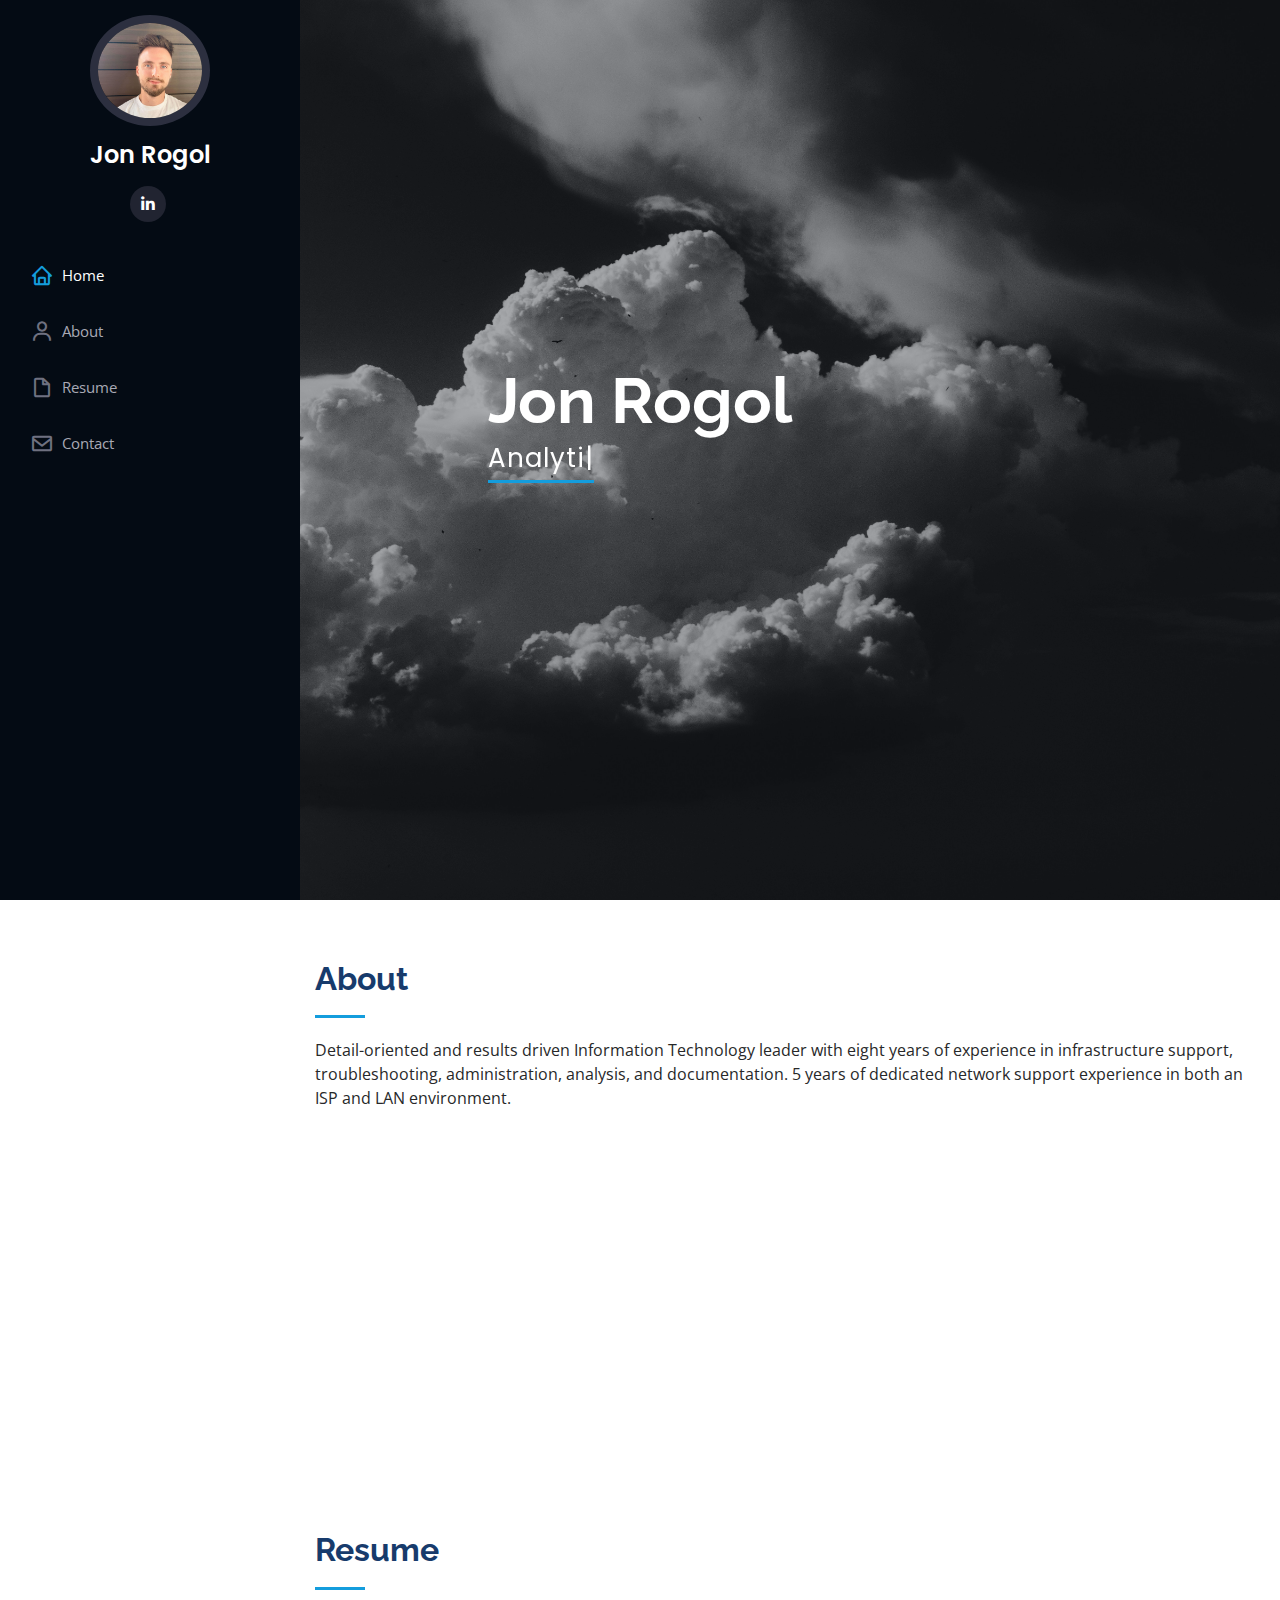
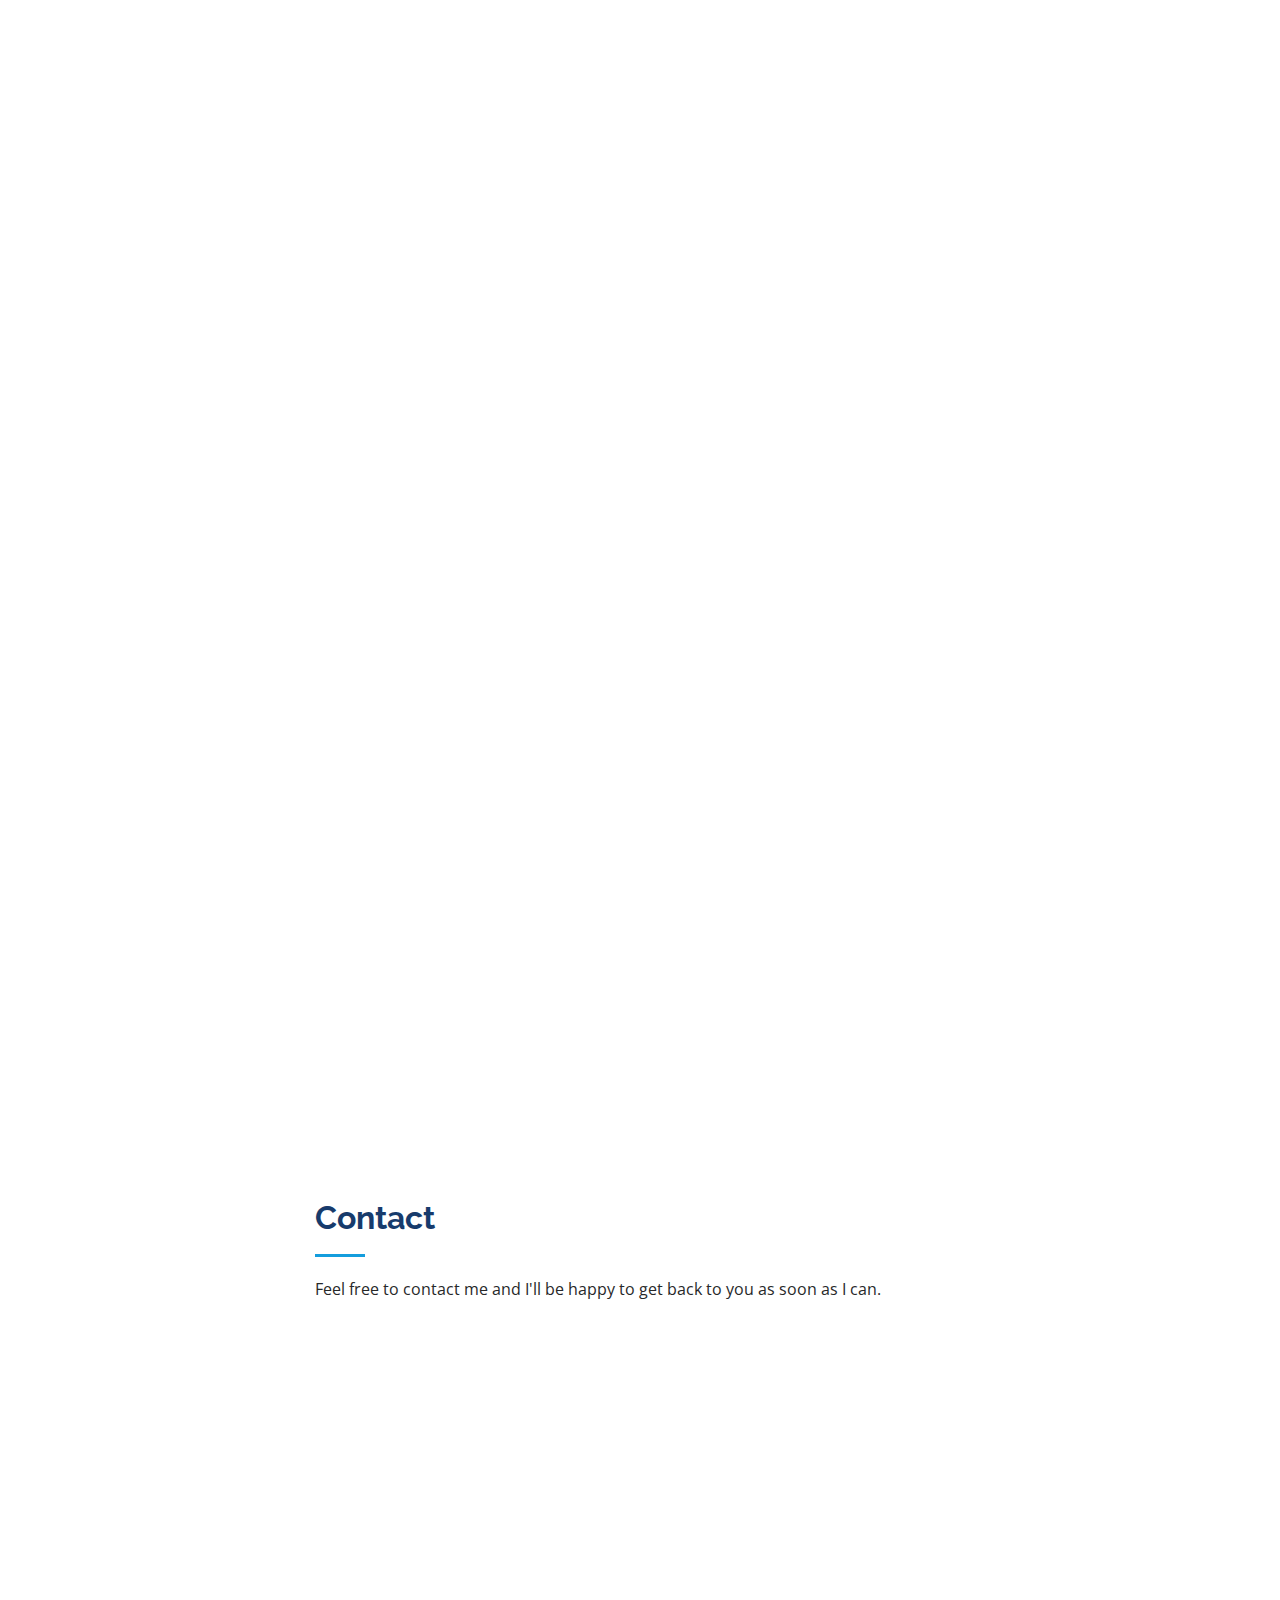
==== commit 6e57b726: "Add files via upload" ====
--- a/JonRogolWebsite/index.html
+++ b/JonRogolWebsite/index.html
@@ -5,7 +5,7 @@
   <meta charset="utf-8">
   <meta content="width=device-width, initial-scale=1.0" name="viewport">
 
-  <title>iPortfolio Bootstrap Template - Index</title>
+  <title>Jon Rogol</title>
   <meta content="" name="descriptison">
   <meta content="" name="keywords">
 
@@ -165,7 +165,7 @@
             <div class="resume-item">
               <h4>Network Analyst</h4>
               <h5>2017 - Present</h5>
-              <p><em>Greer, SC, USA </em></p>
+              <p><em>NTT Global / Computacenter, Greer, SC, USA </em></p>
               <ul>
                 <li>Responsible for maintaining, troubleshooting, installing, and supporting all Cisco/HP switches for the Spartanburg/Greenville BMW locations</li>
                 <li>Responsible for maintaining SLA on all tickets that are assigned to the local networking team within the Remedy ticketing system</li>
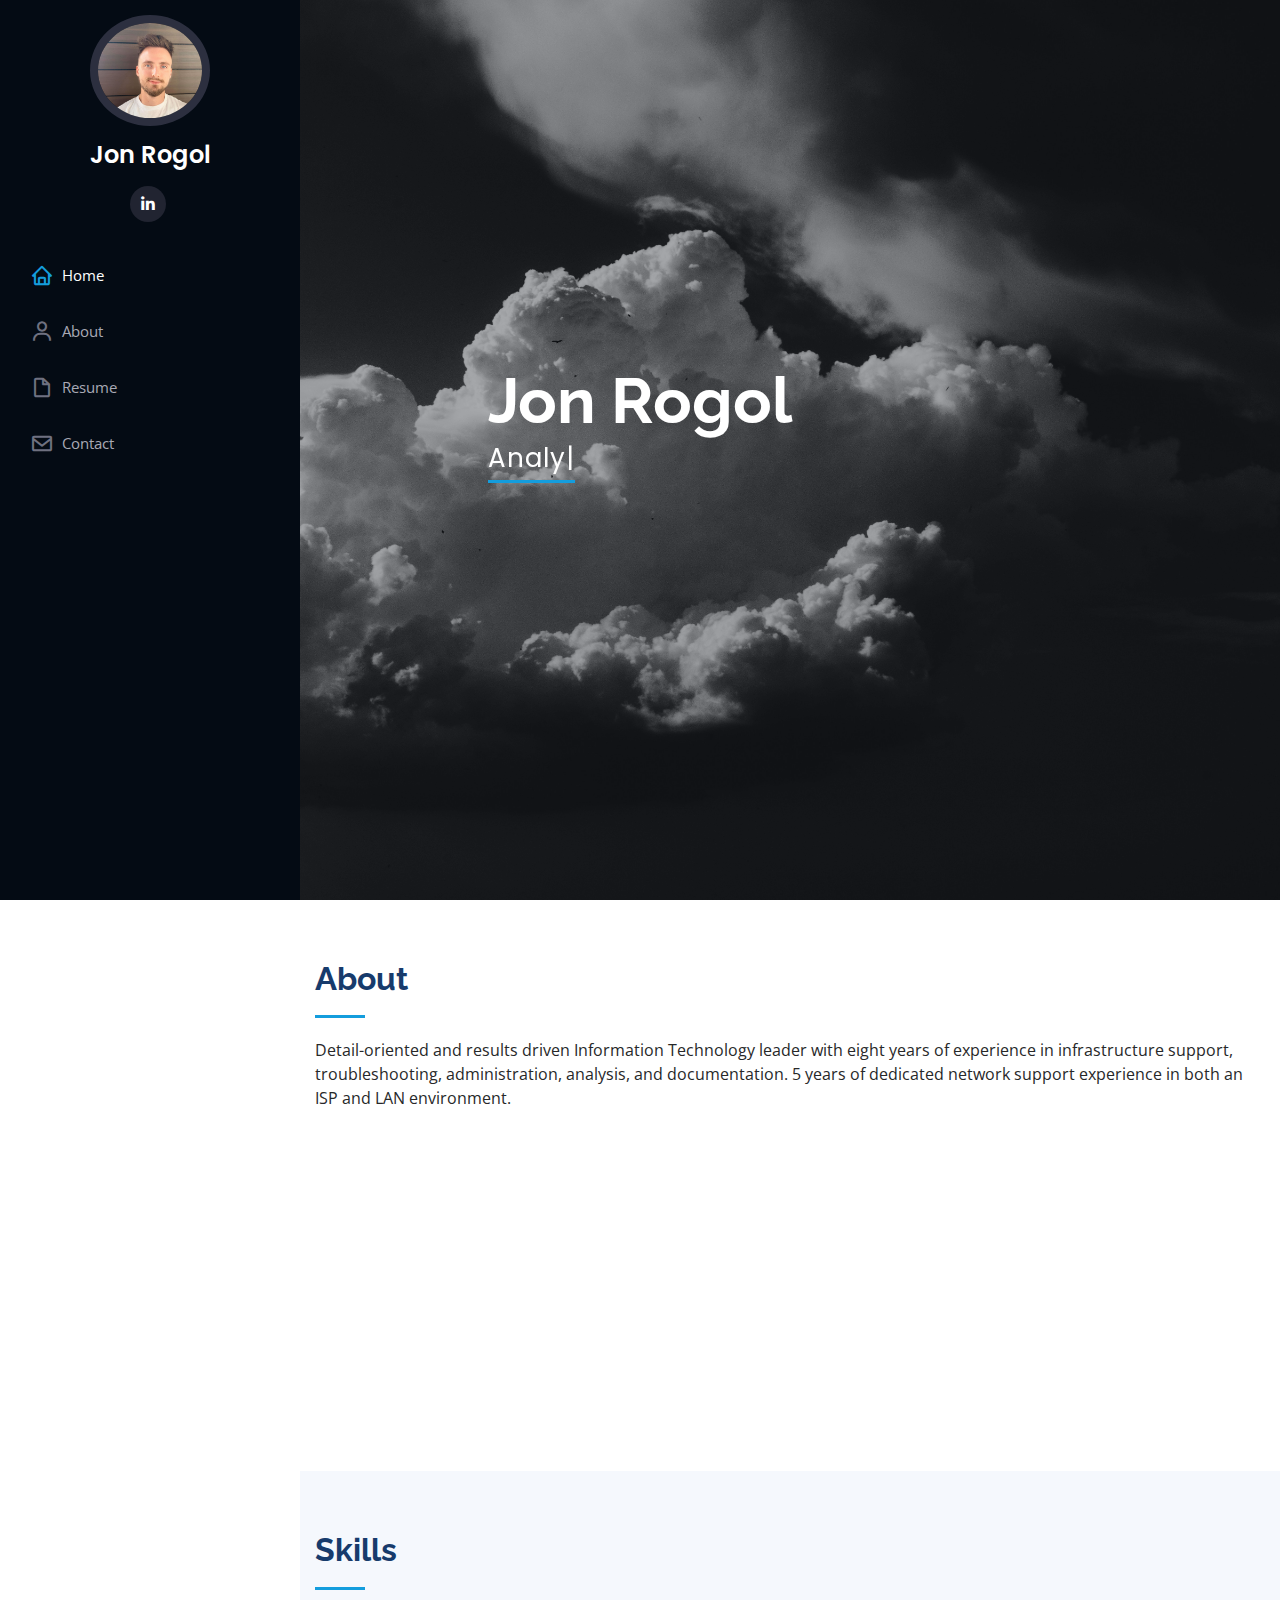
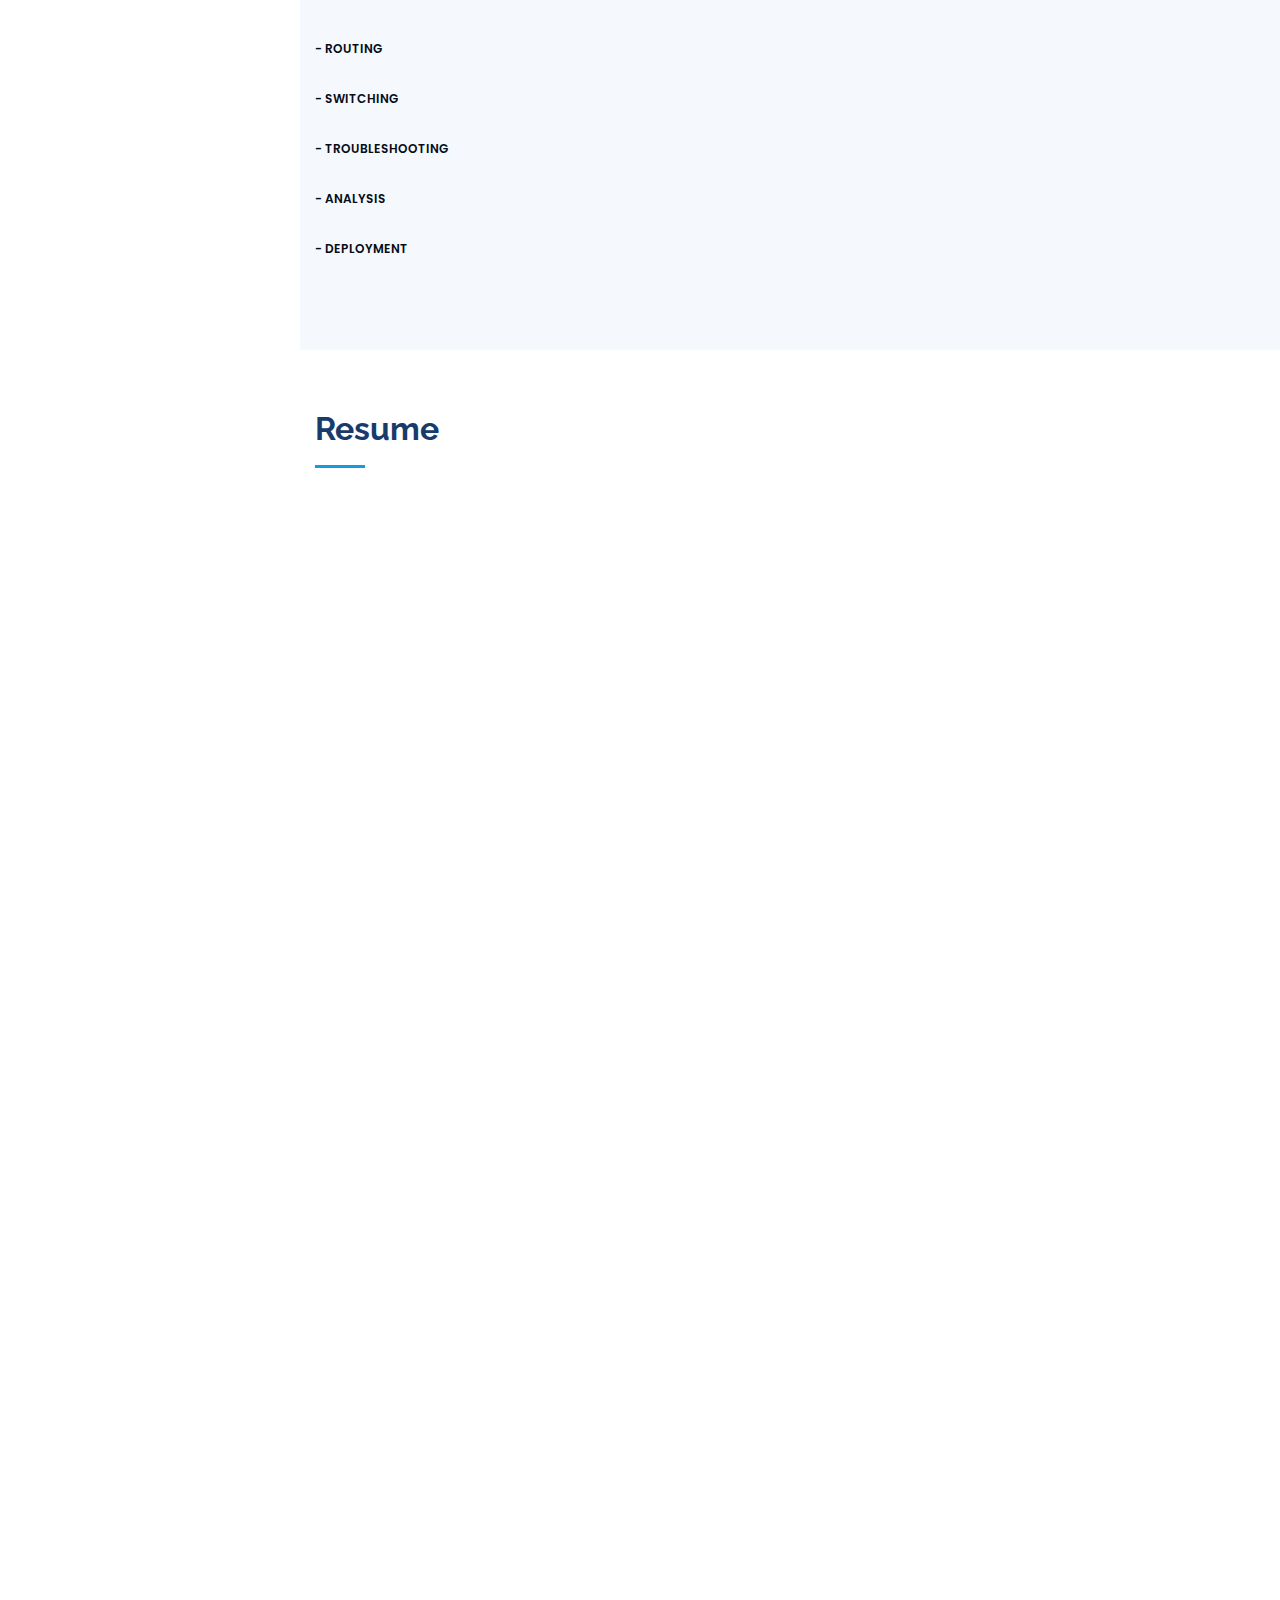
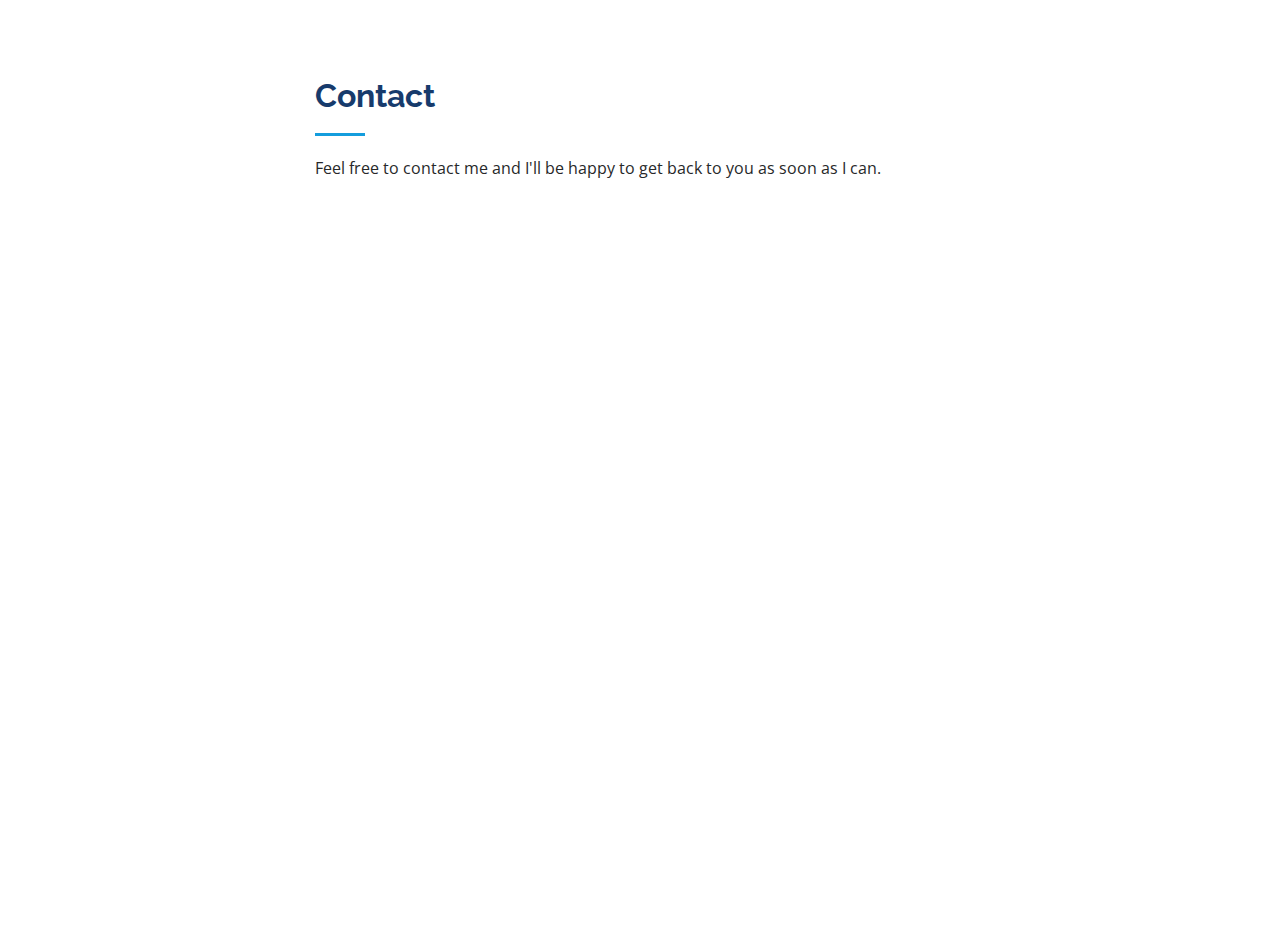
==== commit 3ba44311: "Add files via upload" ====
--- a/JonRogolWebsite/index.html
+++ b/JonRogolWebsite/index.html
@@ -118,7 +118,37 @@
       </div>
     </section><!-- End About Section -->
 
-    <!-- ======= Facts Section ======= -->
+     <!-- ======= Skills Section ======= -->
+    <section id="skills" class="skills section-bg">
+      <div class="container">
+
+        <div class="section-title">
+          <h2>Skills</h2>
+          <p></p>
+        </div>
+
+        <div class="row skills-content">
+
+          <div class="flex-column">
+
+            <div class="progress">
+              <span class="skill">&emsp;    - Routing</span>
+              </div>
+            <div class="progress">
+              <span class="skill">&emsp;    - Switching</span>
+              </div>
+            <div class="progress">
+              <span class="skill">&emsp;    - Troubleshooting</span>
+              </div>
+            <div class="progress">
+              <span class="skill">&emsp;    - Analysis</span>
+              </div>
+            <div class="progress">
+              <span class="skill">&emsp;    - Deployment</span>
+                </div>  
+        
+
+    </section><!-- End Skills Section -->
    
 
 
